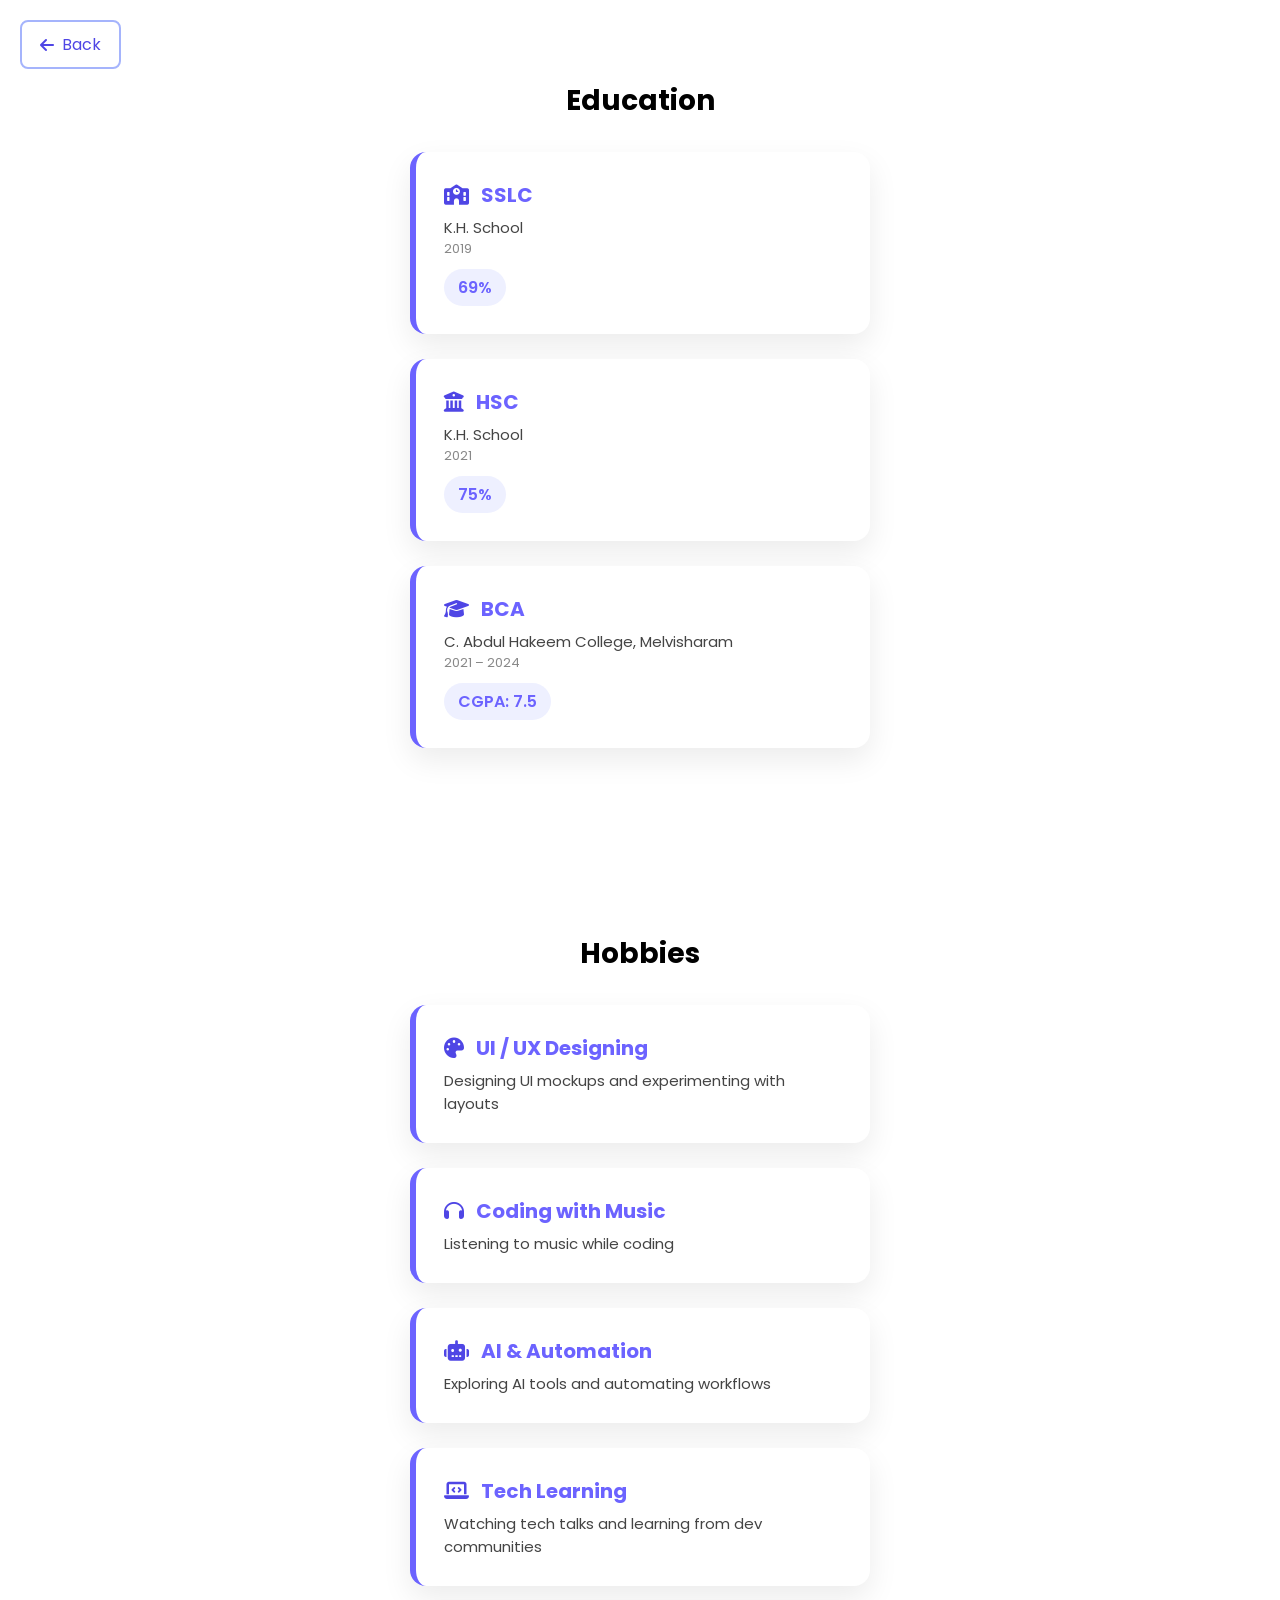
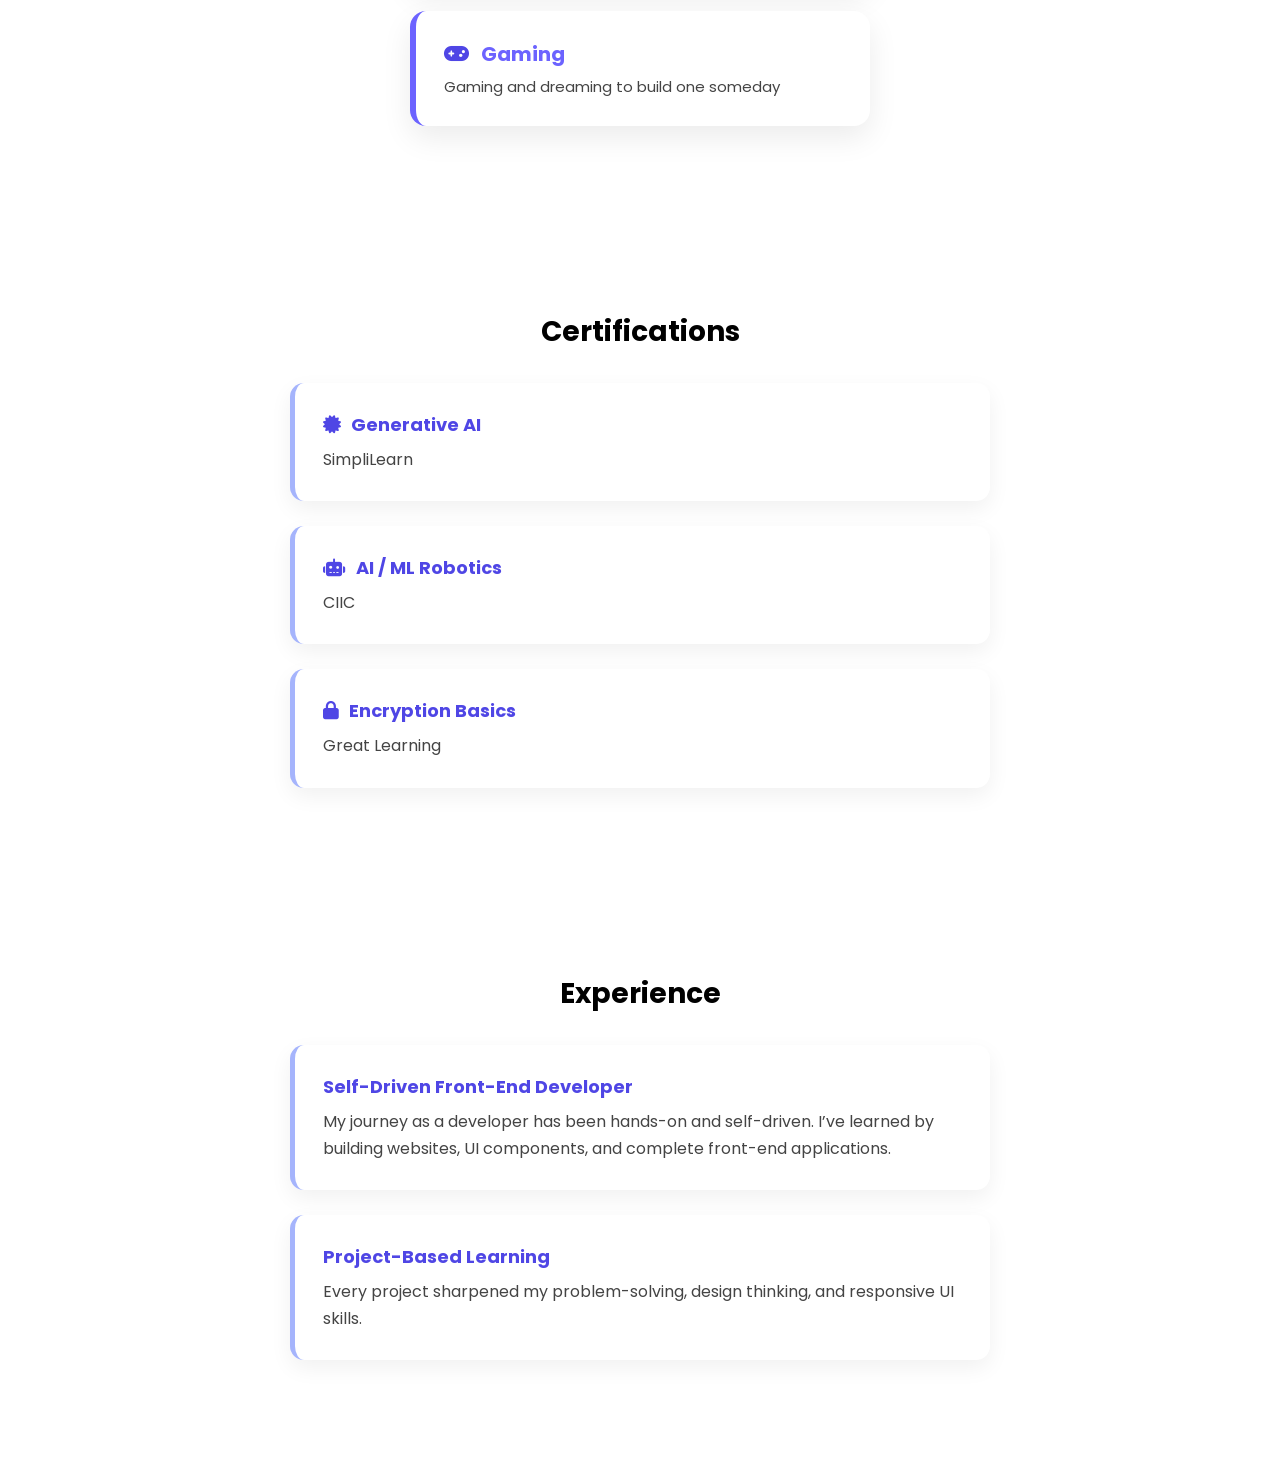
==== education.html @ 4a5874c0 "Add files via upload" ====
<!DOCTYPE html>
<html lang="en">
<head>
  <meta charset="UTF-8">
  <title>Education | Mahmood Waquas</title>

  <!-- Main CSS -->
  <link rel="stylesheet" href="education.css">

  <!-- Font Awesome -->
  <link rel="stylesheet" href="https://cdnjs.cloudflare.com/ajax/libs/font-awesome/6.5.0/css/all.min.css">

  <!-- Google Font -->
  <link href="https://fonts.googleapis.com/css2?family=Poppins:wght@400;500;600&display=swap" rel="stylesheet">
</head>

<body>

<!-- BACK BUTTON -->
<a href="index.html" class="back-btn">
  <i class="fa-solid fa-arrow-left"></i> Back
</a>

<!-- EDUCATION -->
<section class="classic-section">
  <h2 class="section-title">Education</h2>

  <div class="education-card">
    <h3><i class="fa-solid fa-school"></i> SSLC</h3>
    <p class="edu-school">K.H. School</p>
    <p class="edu-year">2019</p>
    <span class="edu-score">69%</span>
  </div>

  <div class="education-card">
    <h3><i class="fa-solid fa-building-columns"></i> HSC</h3>
    <p class="edu-school">K.H. School</p>
    <p class="edu-year">2021</p>
    <span class="edu-score">75%</span>
  </div>

  <div class="education-card">
    <h3><i class="fa-solid fa-graduation-cap"></i> BCA</h3>
    <p class="edu-school">C. Abdul Hakeem College, Melvisharam</p>
    <p class="edu-year">2021 – 2024</p>
    <p class="edu-score">CGPA: 7.5</p>  </div>
</section>

<!-- HOBBIES -->
<section class="classic-section">
  <h2 class="section-title">Hobbies</h2>

  <div class="education-card">
    <h3><i class="fa-solid fa-palette"></i> UI / UX Designing</h3>
    <p class="edu-school">Designing UI mockups and experimenting with layouts</p>
  </div>

  <div class="education-card">
    <h3><i class="fa-solid fa-headphones"></i> Coding with Music</h3>
    <p class="edu-school">Listening to music while coding</p>
  </div>

  <div class="education-card">
    <h3><i class="fa-solid fa-robot"></i> AI & Automation</h3>
    <p class="edu-school">Exploring AI tools and automating workflows</p>
  </div>

  <div class="education-card">
    <h3><i class="fa-solid fa-laptop-code"></i> Tech Learning</h3>
    <p class="edu-school">Watching tech talks and learning from dev communities</p>
  </div>

  <div class="education-card">
    <h3><i class="fa-solid fa-gamepad"></i> Gaming</h3>
    <p class="edu-school">Gaming and dreaming to build one someday</p>
  </div>
</section>

<!-- CERTIFICATIONS -->
<section class="classic-section">
  <h2 class="section-title">Certifications</h2>

  <div class="experience-box cert-box">
    <h3><i class="fa-solid fa-certificate"></i> Generative AI</h3>
    <p>SimpliLearn</p>
  </div>

  <div class="experience-box cert-box">
    <h3><i class="fa-solid fa-robot"></i> AI / ML Robotics</h3>
    <p>CIIC</p>
  </div>

  <div class="experience-box cert-box">
    <h3><i class="fa-solid fa-lock"></i> Encryption Basics</h3>
    <p>Great Learning</p>
  </div>
</section>

<!-- EXPERIENCE -->
<section class="classic-section">
  <h2 class="section-title">Experience</h2>

  <div class="experience-box">
    <h3>Self-Driven Front-End Developer</h3>
    <p>
      My journey as a developer has been hands-on and self-driven.
      I’ve learned by building websites, UI components, and complete
      front-end applications.
    </p>
  </div>

  <div class="experience-box">
    <h3>Project-Based Learning</h3>
    <p>
      Every project sharpened my problem-solving, design thinking,
      and responsive UI skills.
    </p>
  </div>
</section>

</body>
</html>
---- education.css ----
* {
  margin: 0;
  padding: 0;
  box-sizing: border-box;
  font-family: "Poppins", sans-serif;
}

/* SECTION */
.classic-section {
  padding: 80px 20px;
  max-width: 900px;
  margin: auto;
}

/* TITLE */
.section-title {
  text-align: center;
  font-size: 28px;
  margin-bottom: 30px;
  color: #000;
}

/* EDUCATION + HOBBY CARD */
.education-card {
  background: #fff;
  padding: 28px;
  margin: 25px auto;
  max-width: 460px;
  border-radius: 16px;
  border-left: 6px solid #6c63ff;
  box-shadow: 0 12px 30px rgba(0,0,0,0.08);
  transition: 0.35s ease;
}

.education-card:hover {
  transform: translateY(-8px);
  box-shadow: 0 18px 40px rgba(108,99,255,0.25);
}

.education-card h3 {
  color: #6c63ff;
  font-size: 20px;
}

.education-card h3 i {
  margin-right: 8px;
  color: #4f46e5;
}

/* TEXT */
.edu-school {
  font-size: 15px;
  color: #444;
  margin-top: 6px;
}

.edu-year {
  font-size: 13px;
  color: #888;
}

.edu-score {
  display: inline-block;
  margin-top: 10px;
  padding: 6px 14px;
  background: #eef0ff;
  color: #6c63ff;
  border-radius: 20px;
  font-weight: 600;
}

/* EXPERIENCE + CERT BOX */
.experience-box {
  max-width: 700px;
  margin: 25px auto;
  padding: 28px;
  background: #fff;
  border-radius: 14px;
  border-left: 5px solid #a5b4fc;
  box-shadow: 0 8px 22px rgba(0,0,0,0.06);
}

.experience-box h3 {
  color: #4f46e5;
  font-size: 18px;
  margin-bottom: 8px;
}

.experience-box p {
  color: #444;
  line-height: 1.7;
}

/* CERT ICON ALIGN */
.cert-box h3 {
  display: flex;
  align-items: center;
  gap: 10px;
}

/* BACK BUTTON */
.back-btn {
  position: fixed;
  top: 20px;
  left: 20px;
  padding: 10px 18px;
  background: #fff;
  border: 2px solid #a5b4fc;
  color: #4f46e5;
  border-radius: 8px;
  text-decoration: none;
  display: flex;
  gap: 8px;
  align-items: center;
  z-index: 1000;
}

.back-btn:hover {
  background: #eef2ff;
}
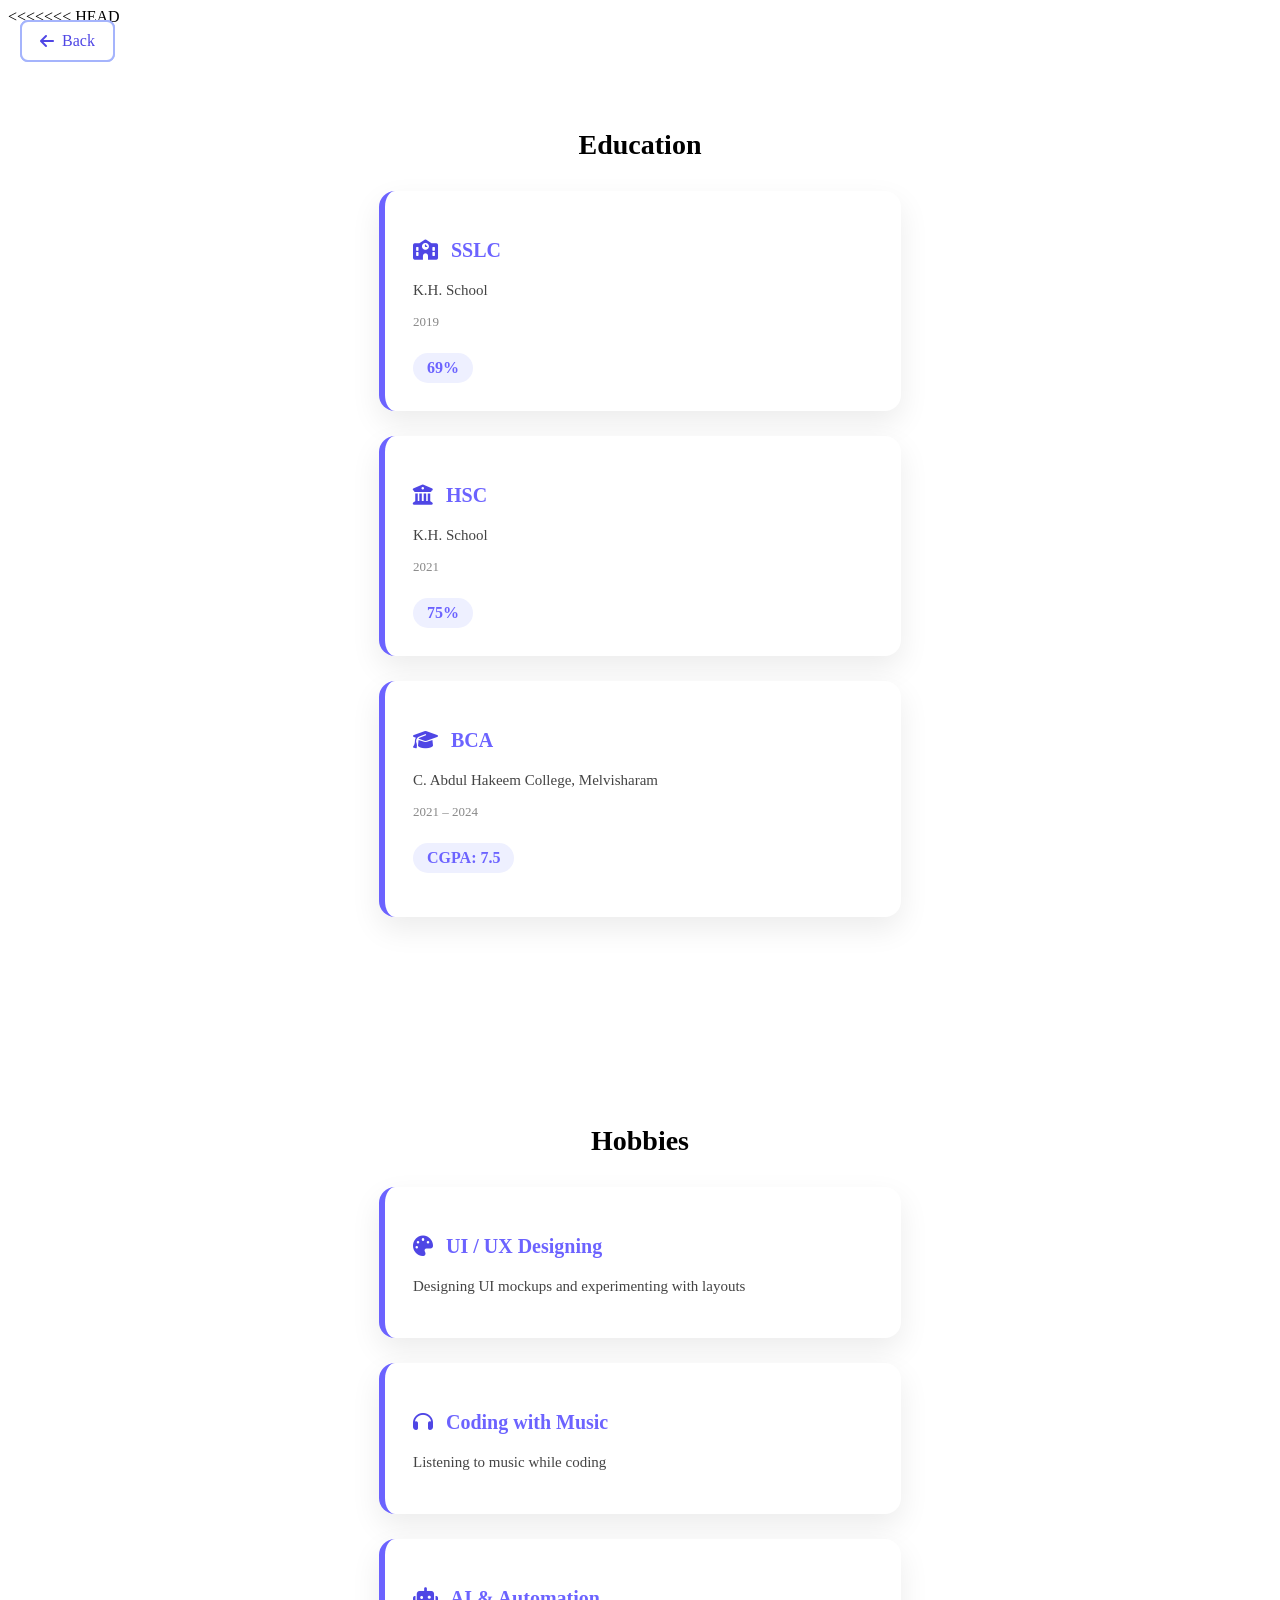
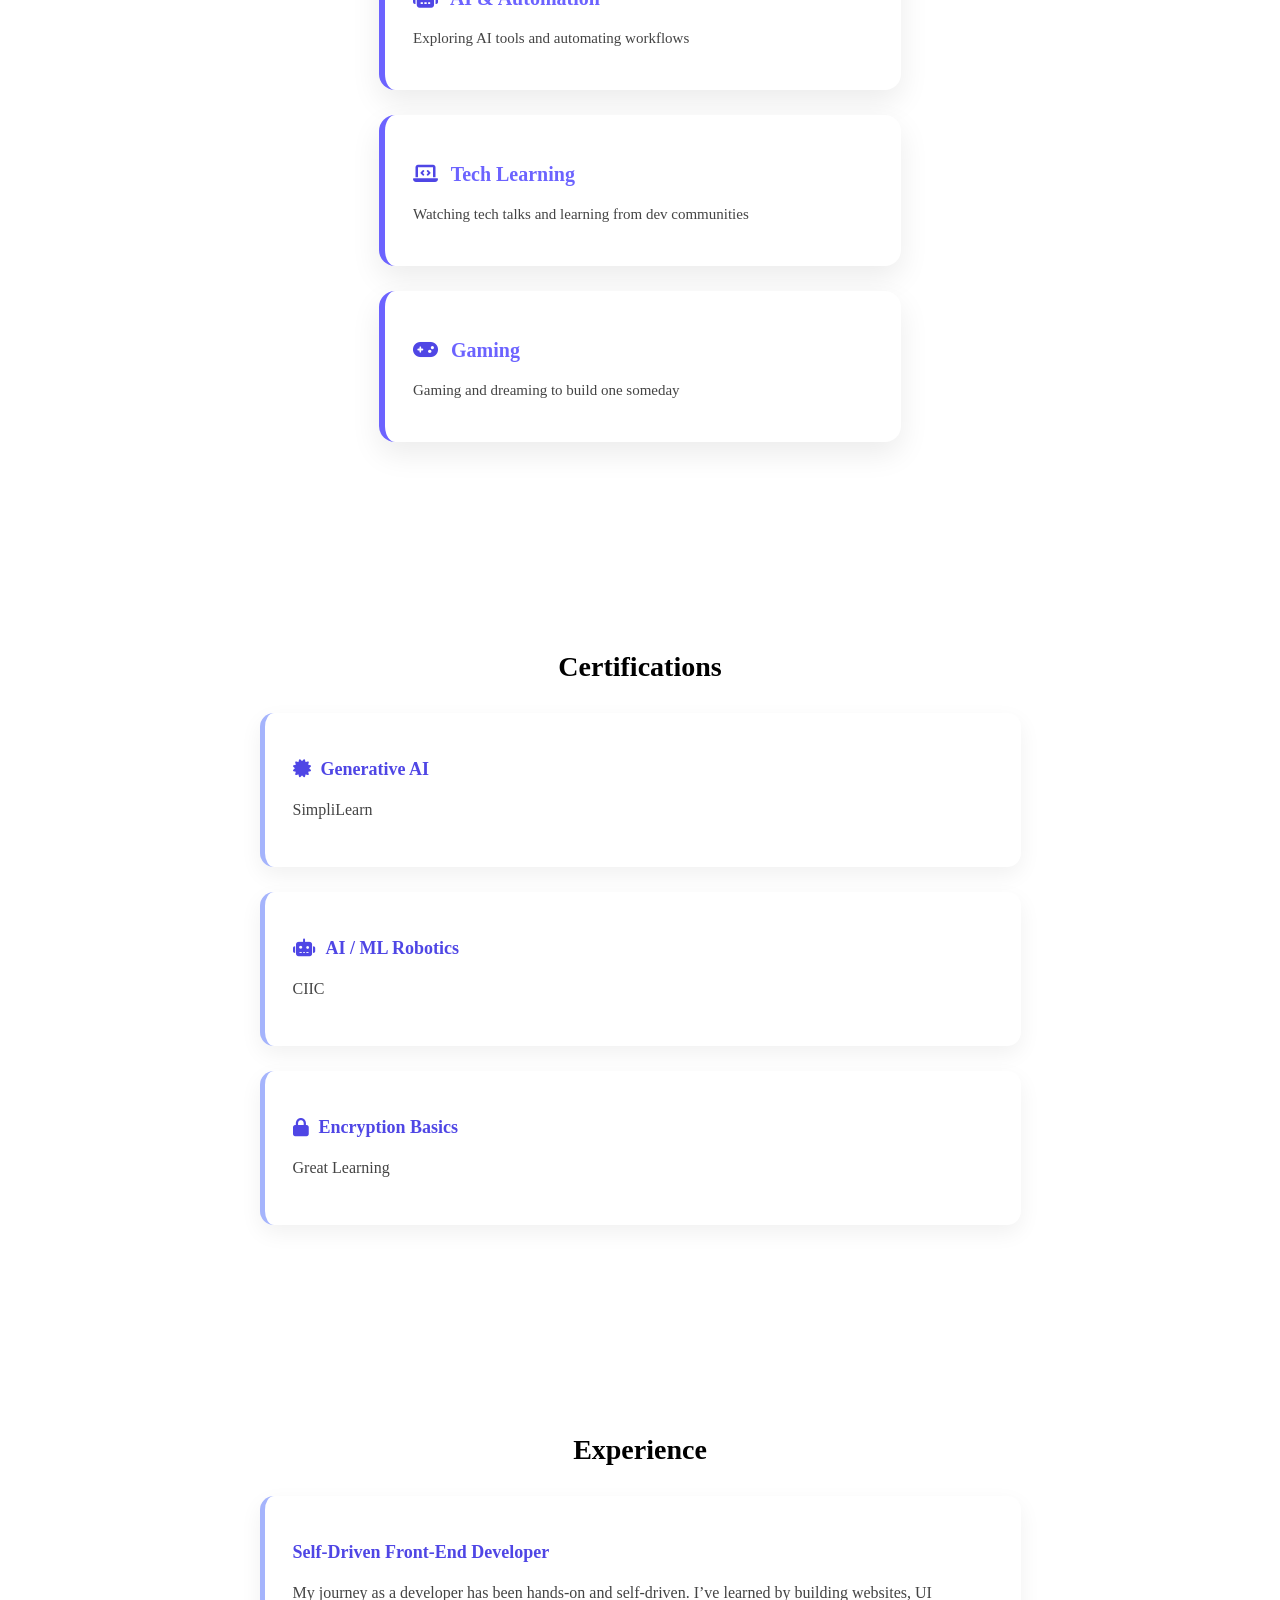
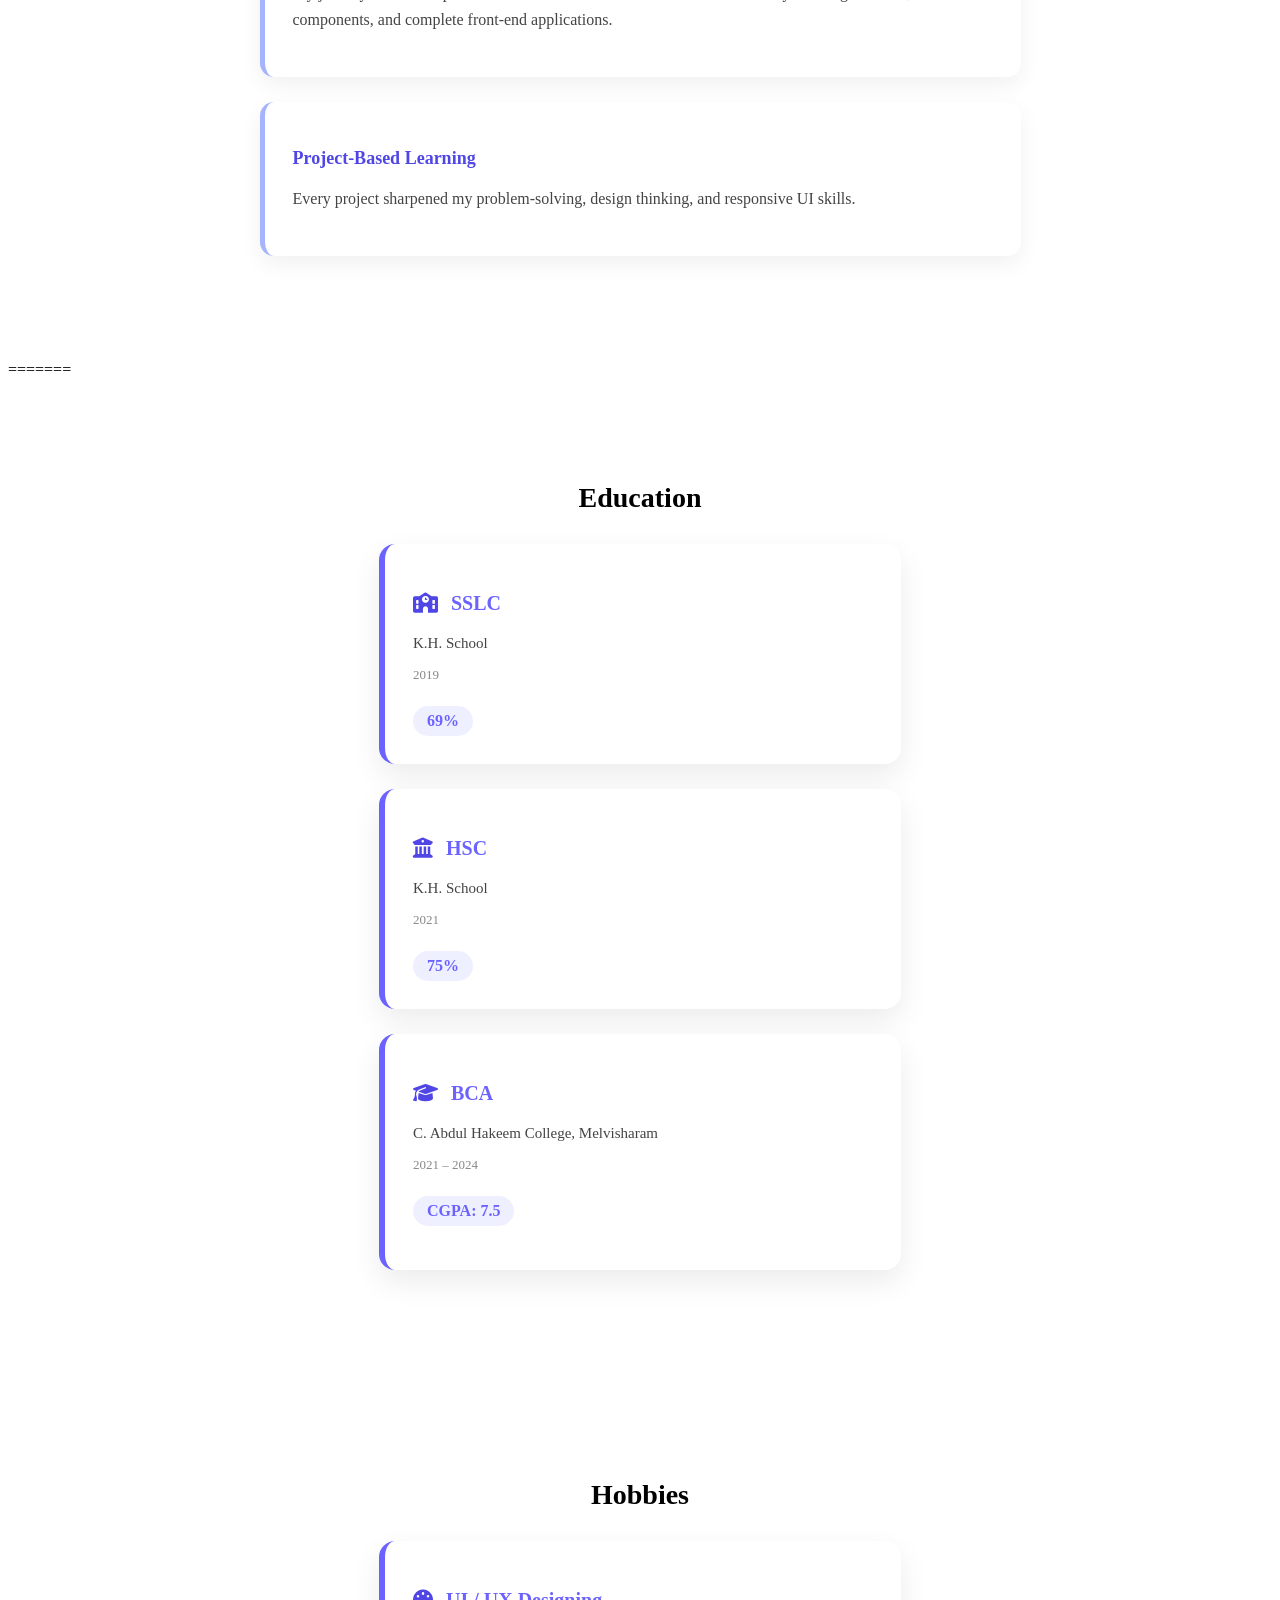
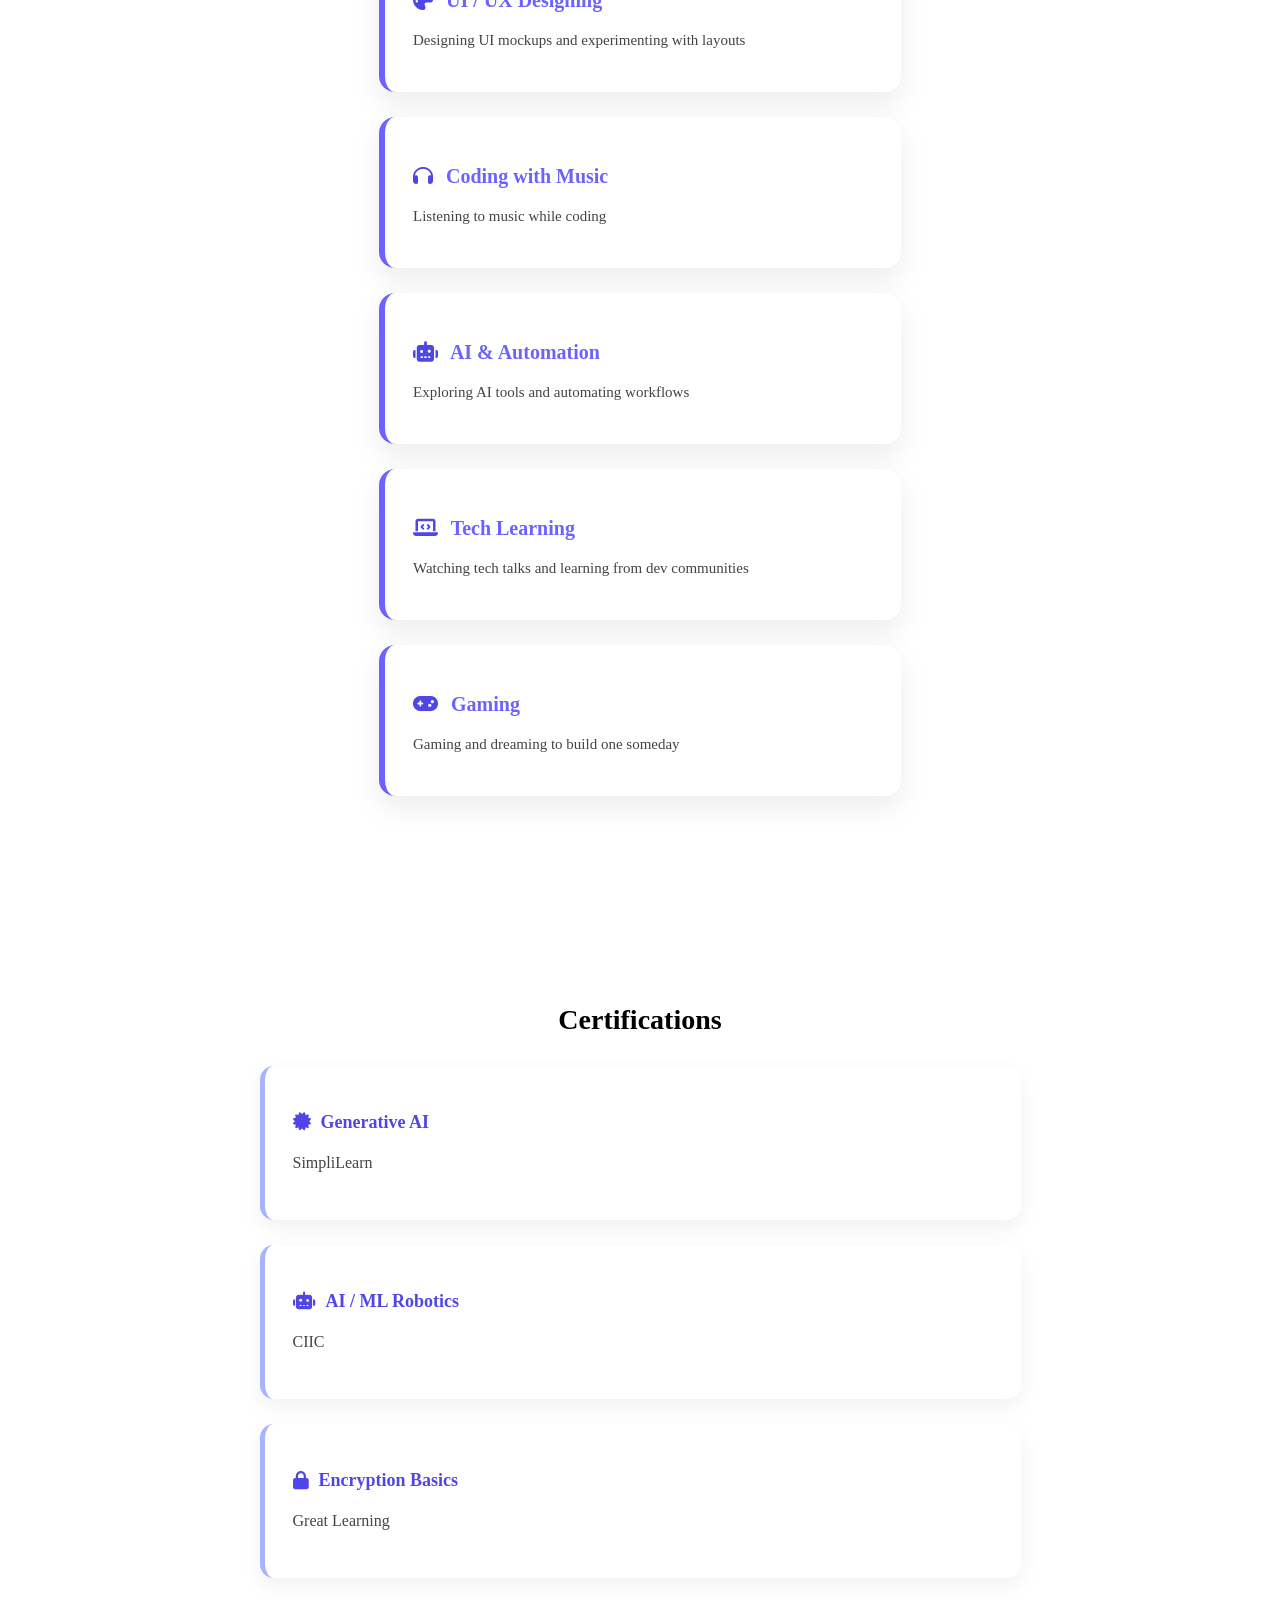
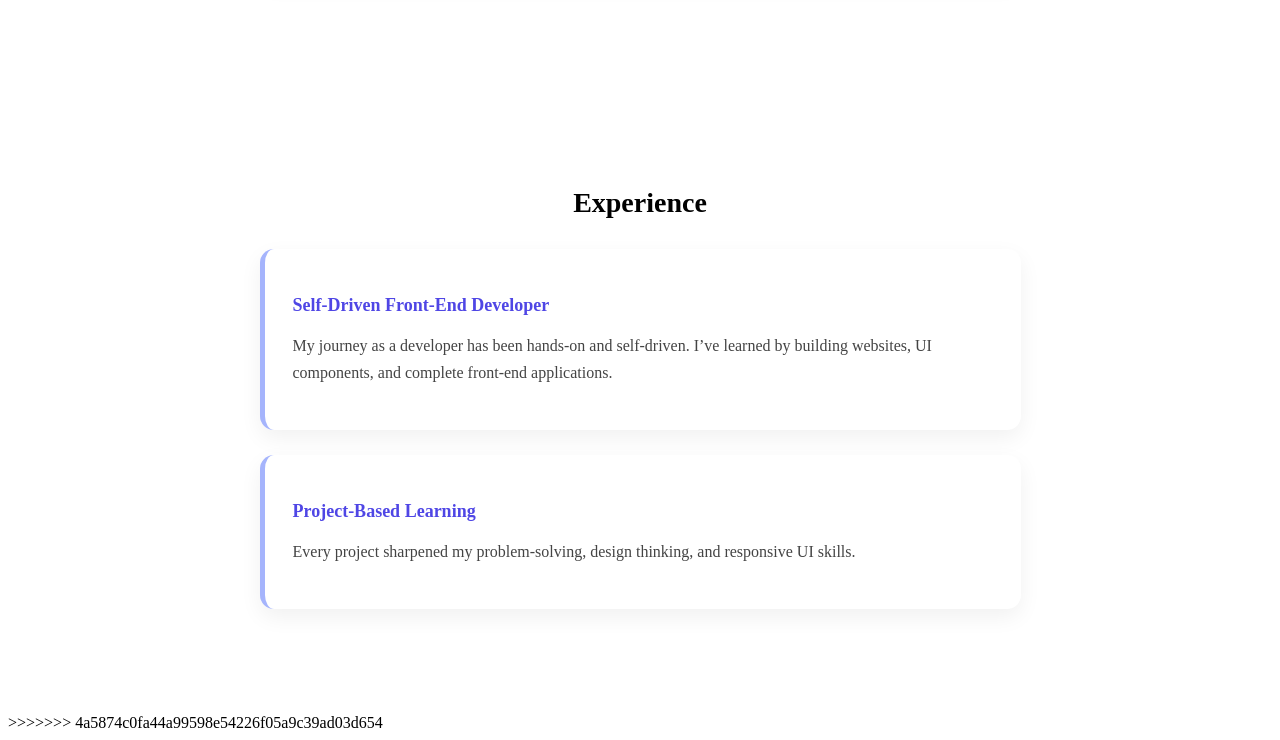
==== commit 7e27524c: "Merge remote and local" ====
--- a/education.html
+++ b/education.html
@@ -1,122 +1,247 @@
-<!DOCTYPE html>
-<html lang="en">
-<head>
-  <meta charset="UTF-8">
-  <title>Education | Mahmood Waquas</title>
-
-  <!-- Main CSS -->
-  <link rel="stylesheet" href="education.css">
-
-  <!-- Font Awesome -->
-  <link rel="stylesheet" href="https://cdnjs.cloudflare.com/ajax/libs/font-awesome/6.5.0/css/all.min.css">
-
-  <!-- Google Font -->
-  <link href="https://fonts.googleapis.com/css2?family=Poppins:wght@400;500;600&display=swap" rel="stylesheet">
-</head>
-
-<body>
-
-<!-- BACK BUTTON -->
-<a href="index.html" class="back-btn">
-  <i class="fa-solid fa-arrow-left"></i> Back
-</a>
-
-<!-- EDUCATION -->
-<section class="classic-section">
-  <h2 class="section-title">Education</h2>
-
-  <div class="education-card">
-    <h3><i class="fa-solid fa-school"></i> SSLC</h3>
-    <p class="edu-school">K.H. School</p>
-    <p class="edu-year">2019</p>
-    <span class="edu-score">69%</span>
-  </div>
-
-  <div class="education-card">
-    <h3><i class="fa-solid fa-building-columns"></i> HSC</h3>
-    <p class="edu-school">K.H. School</p>
-    <p class="edu-year">2021</p>
-    <span class="edu-score">75%</span>
-  </div>
-
-  <div class="education-card">
-    <h3><i class="fa-solid fa-graduation-cap"></i> BCA</h3>
-    <p class="edu-school">C. Abdul Hakeem College, Melvisharam</p>
-    <p class="edu-year">2021 – 2024</p>
-    <p class="edu-score">CGPA: 7.5</p>  </div>
-</section>
-
-<!-- HOBBIES -->
-<section class="classic-section">
-  <h2 class="section-title">Hobbies</h2>
-
-  <div class="education-card">
-    <h3><i class="fa-solid fa-palette"></i> UI / UX Designing</h3>
-    <p class="edu-school">Designing UI mockups and experimenting with layouts</p>
-  </div>
-
-  <div class="education-card">
-    <h3><i class="fa-solid fa-headphones"></i> Coding with Music</h3>
-    <p class="edu-school">Listening to music while coding</p>
-  </div>
-
-  <div class="education-card">
-    <h3><i class="fa-solid fa-robot"></i> AI & Automation</h3>
-    <p class="edu-school">Exploring AI tools and automating workflows</p>
-  </div>
-
-  <div class="education-card">
-    <h3><i class="fa-solid fa-laptop-code"></i> Tech Learning</h3>
-    <p class="edu-school">Watching tech talks and learning from dev communities</p>
-  </div>
-
-  <div class="education-card">
-    <h3><i class="fa-solid fa-gamepad"></i> Gaming</h3>
-    <p class="edu-school">Gaming and dreaming to build one someday</p>
-  </div>
-</section>
-
-<!-- CERTIFICATIONS -->
-<section class="classic-section">
-  <h2 class="section-title">Certifications</h2>
-
-  <div class="experience-box cert-box">
-    <h3><i class="fa-solid fa-certificate"></i> Generative AI</h3>
-    <p>SimpliLearn</p>
-  </div>
-
-  <div class="experience-box cert-box">
-    <h3><i class="fa-solid fa-robot"></i> AI / ML Robotics</h3>
-    <p>CIIC</p>
-  </div>
-
-  <div class="experience-box cert-box">
-    <h3><i class="fa-solid fa-lock"></i> Encryption Basics</h3>
-    <p>Great Learning</p>
-  </div>
-</section>
-
-<!-- EXPERIENCE -->
-<section class="classic-section">
-  <h2 class="section-title">Experience</h2>
-
-  <div class="experience-box">
-    <h3>Self-Driven Front-End Developer</h3>
-    <p>
-      My journey as a developer has been hands-on and self-driven.
-      I’ve learned by building websites, UI components, and complete
-      front-end applications.
-    </p>
-  </div>
-
-  <div class="experience-box">
-    <h3>Project-Based Learning</h3>
-    <p>
-      Every project sharpened my problem-solving, design thinking,
-      and responsive UI skills.
-    </p>
-  </div>
-</section>
-
-</body>
-</html>
+<<<<<<< HEAD
+<!DOCTYPE html>
+<html lang="en">
+<head>
+  <meta charset="UTF-8">
+  <title>Education | Mahmood Waquas</title>
+
+  <!-- Main CSS -->
+  <link rel="stylesheet" href="education.css">
+
+  <!-- Font Awesome -->
+  <link rel="stylesheet" href="https://cdnjs.cloudflare.com/ajax/libs/font-awesome/6.5.0/css/all.min.css">
+
+  <!-- Google Font -->
+  <link href="https://fonts.googleapis.com/css2?family=Poppins:wght@400;500;600&display=swap" rel="stylesheet">
+</head>
+
+<body>
+
+<!-- BACK BUTTON -->
+<a href="index.html" class="back-btn">
+  <i class="fa-solid fa-arrow-left"></i> Back
+</a>
+
+<!-- EDUCATION -->
+<section class="classic-section">
+  <h2 class="section-title">Education</h2>
+
+  <div class="education-card">
+    <h3><i class="fa-solid fa-school"></i> SSLC</h3>
+    <p class="edu-school">K.H. School</p>
+    <p class="edu-year">2019</p>
+    <span class="edu-score">69%</span>
+  </div>
+
+  <div class="education-card">
+    <h3><i class="fa-solid fa-building-columns"></i> HSC</h3>
+    <p class="edu-school">K.H. School</p>
+    <p class="edu-year">2021</p>
+    <span class="edu-score">75%</span>
+  </div>
+
+  <div class="education-card">
+    <h3><i class="fa-solid fa-graduation-cap"></i> BCA</h3>
+    <p class="edu-school">C. Abdul Hakeem College, Melvisharam</p>
+    <p class="edu-year">2021 – 2024</p>
+    <p class="edu-score">CGPA: 7.5</p>  </div>
+</section>
+
+<!-- HOBBIES -->
+<section class="classic-section">
+  <h2 class="section-title">Hobbies</h2>
+
+  <div class="education-card">
+    <h3><i class="fa-solid fa-palette"></i> UI / UX Designing</h3>
+    <p class="edu-school">Designing UI mockups and experimenting with layouts</p>
+  </div>
+
+  <div class="education-card">
+    <h3><i class="fa-solid fa-headphones"></i> Coding with Music</h3>
+    <p class="edu-school">Listening to music while coding</p>
+  </div>
+
+  <div class="education-card">
+    <h3><i class="fa-solid fa-robot"></i> AI & Automation</h3>
+    <p class="edu-school">Exploring AI tools and automating workflows</p>
+  </div>
+
+  <div class="education-card">
+    <h3><i class="fa-solid fa-laptop-code"></i> Tech Learning</h3>
+    <p class="edu-school">Watching tech talks and learning from dev communities</p>
+  </div>
+
+  <div class="education-card">
+    <h3><i class="fa-solid fa-gamepad"></i> Gaming</h3>
+    <p class="edu-school">Gaming and dreaming to build one someday</p>
+  </div>
+</section>
+
+<!-- CERTIFICATIONS -->
+<section class="classic-section">
+  <h2 class="section-title">Certifications</h2>
+
+  <div class="experience-box cert-box">
+    <h3><i class="fa-solid fa-certificate"></i> Generative AI</h3>
+    <p>SimpliLearn</p>
+  </div>
+
+  <div class="experience-box cert-box">
+    <h3><i class="fa-solid fa-robot"></i> AI / ML Robotics</h3>
+    <p>CIIC</p>
+  </div>
+
+  <div class="experience-box cert-box">
+    <h3><i class="fa-solid fa-lock"></i> Encryption Basics</h3>
+    <p>Great Learning</p>
+  </div>
+</section>
+
+<!-- EXPERIENCE -->
+<section class="classic-section">
+  <h2 class="section-title">Experience</h2>
+
+  <div class="experience-box">
+    <h3>Self-Driven Front-End Developer</h3>
+    <p>
+      My journey as a developer has been hands-on and self-driven.
+      I’ve learned by building websites, UI components, and complete
+      front-end applications.
+    </p>
+  </div>
+
+  <div class="experience-box">
+    <h3>Project-Based Learning</h3>
+    <p>
+      Every project sharpened my problem-solving, design thinking,
+      and responsive UI skills.
+    </p>
+  </div>
+</section>
+
+</body>
+</html>
+=======
+<!DOCTYPE html>
+<html lang="en">
+<head>
+  <meta charset="UTF-8">
+  <title>Education | Mahmood Waquas</title>
+
+  <!-- Main CSS -->
+  <link rel="stylesheet" href="education.css">
+
+  <!-- Font Awesome -->
+  <link rel="stylesheet" href="https://cdnjs.cloudflare.com/ajax/libs/font-awesome/6.5.0/css/all.min.css">
+
+  <!-- Google Font -->
+  <link href="https://fonts.googleapis.com/css2?family=Poppins:wght@400;500;600&display=swap" rel="stylesheet">
+</head>
+
+<body>
+
+<!-- BACK BUTTON -->
+<a href="index.html" class="back-btn">
+  <i class="fa-solid fa-arrow-left"></i> Back
+</a>
+
+<!-- EDUCATION -->
+<section class="classic-section">
+  <h2 class="section-title">Education</h2>
+
+  <div class="education-card">
+    <h3><i class="fa-solid fa-school"></i> SSLC</h3>
+    <p class="edu-school">K.H. School</p>
+    <p class="edu-year">2019</p>
+    <span class="edu-score">69%</span>
+  </div>
+
+  <div class="education-card">
+    <h3><i class="fa-solid fa-building-columns"></i> HSC</h3>
+    <p class="edu-school">K.H. School</p>
+    <p class="edu-year">2021</p>
+    <span class="edu-score">75%</span>
+  </div>
+
+  <div class="education-card">
+    <h3><i class="fa-solid fa-graduation-cap"></i> BCA</h3>
+    <p class="edu-school">C. Abdul Hakeem College, Melvisharam</p>
+    <p class="edu-year">2021 – 2024</p>
+    <p class="edu-score">CGPA: 7.5</p>  </div>
+</section>
+
+<!-- HOBBIES -->
+<section class="classic-section">
+  <h2 class="section-title">Hobbies</h2>
+
+  <div class="education-card">
+    <h3><i class="fa-solid fa-palette"></i> UI / UX Designing</h3>
+    <p class="edu-school">Designing UI mockups and experimenting with layouts</p>
+  </div>
+
+  <div class="education-card">
+    <h3><i class="fa-solid fa-headphones"></i> Coding with Music</h3>
+    <p class="edu-school">Listening to music while coding</p>
+  </div>
+
+  <div class="education-card">
+    <h3><i class="fa-solid fa-robot"></i> AI & Automation</h3>
+    <p class="edu-school">Exploring AI tools and automating workflows</p>
+  </div>
+
+  <div class="education-card">
+    <h3><i class="fa-solid fa-laptop-code"></i> Tech Learning</h3>
+    <p class="edu-school">Watching tech talks and learning from dev communities</p>
+  </div>
+
+  <div class="education-card">
+    <h3><i class="fa-solid fa-gamepad"></i> Gaming</h3>
+    <p class="edu-school">Gaming and dreaming to build one someday</p>
+  </div>
+</section>
+
+<!-- CERTIFICATIONS -->
+<section class="classic-section">
+  <h2 class="section-title">Certifications</h2>
+
+  <div class="experience-box cert-box">
+    <h3><i class="fa-solid fa-certificate"></i> Generative AI</h3>
+    <p>SimpliLearn</p>
+  </div>
+
+  <div class="experience-box cert-box">
+    <h3><i class="fa-solid fa-robot"></i> AI / ML Robotics</h3>
+    <p>CIIC</p>
+  </div>
+
+  <div class="experience-box cert-box">
+    <h3><i class="fa-solid fa-lock"></i> Encryption Basics</h3>
+    <p>Great Learning</p>
+  </div>
+</section>
+
+<!-- EXPERIENCE -->
+<section class="classic-section">
+  <h2 class="section-title">Experience</h2>
+
+  <div class="experience-box">
+    <h3>Self-Driven Front-End Developer</h3>
+    <p>
+      My journey as a developer has been hands-on and self-driven.
+      I’ve learned by building websites, UI components, and complete
+      front-end applications.
+    </p>
+  </div>
+
+  <div class="experience-box">
+    <h3>Project-Based Learning</h3>
+    <p>
+      Every project sharpened my problem-solving, design thinking,
+      and responsive UI skills.
+    </p>
+  </div>
+</section>
+
+</body>
+</html>
+>>>>>>> 4a5874c0fa44a99598e54226f05a9c39ad03d654
--- a/education.css
+++ b/education.css
@@ -1,120 +1,243 @@
-* {
-  margin: 0;
-  padding: 0;
-  box-sizing: border-box;
-  font-family: "Poppins", sans-serif;
-}
-
-/* SECTION */
-.classic-section {
-  padding: 80px 20px;
-  max-width: 900px;
-  margin: auto;
-}
-
-/* TITLE */
-.section-title {
-  text-align: center;
-  font-size: 28px;
-  margin-bottom: 30px;
-  color: #000;
-}
-
-/* EDUCATION + HOBBY CARD */
-.education-card {
-  background: #fff;
-  padding: 28px;
-  margin: 25px auto;
-  max-width: 460px;
-  border-radius: 16px;
-  border-left: 6px solid #6c63ff;
-  box-shadow: 0 12px 30px rgba(0,0,0,0.08);
-  transition: 0.35s ease;
-}
-
-.education-card:hover {
-  transform: translateY(-8px);
-  box-shadow: 0 18px 40px rgba(108,99,255,0.25);
-}
-
-.education-card h3 {
-  color: #6c63ff;
-  font-size: 20px;
-}
-
-.education-card h3 i {
-  margin-right: 8px;
-  color: #4f46e5;
-}
-
-/* TEXT */
-.edu-school {
-  font-size: 15px;
-  color: #444;
-  margin-top: 6px;
-}
-
-.edu-year {
-  font-size: 13px;
-  color: #888;
-}
-
-.edu-score {
-  display: inline-block;
-  margin-top: 10px;
-  padding: 6px 14px;
-  background: #eef0ff;
-  color: #6c63ff;
-  border-radius: 20px;
-  font-weight: 600;
-}
-
-/* EXPERIENCE + CERT BOX */
-.experience-box {
-  max-width: 700px;
-  margin: 25px auto;
-  padding: 28px;
-  background: #fff;
-  border-radius: 14px;
-  border-left: 5px solid #a5b4fc;
-  box-shadow: 0 8px 22px rgba(0,0,0,0.06);
-}
-
-.experience-box h3 {
-  color: #4f46e5;
-  font-size: 18px;
-  margin-bottom: 8px;
-}
-
-.experience-box p {
-  color: #444;
-  line-height: 1.7;
-}
-
-/* CERT ICON ALIGN */
-.cert-box h3 {
-  display: flex;
-  align-items: center;
-  gap: 10px;
-}
-
-/* BACK BUTTON */
-.back-btn {
-  position: fixed;
-  top: 20px;
-  left: 20px;
-  padding: 10px 18px;
-  background: #fff;
-  border: 2px solid #a5b4fc;
-  color: #4f46e5;
-  border-radius: 8px;
-  text-decoration: none;
-  display: flex;
-  gap: 8px;
-  align-items: center;
-  z-index: 1000;
-}
-
-.back-btn:hover {
-  background: #eef2ff;
-}
+<<<<<<< HEAD
+* {
+  margin: 0;
+  padding: 0;
+  box-sizing: border-box;
+  font-family: "Poppins", sans-serif;
+}
+
+/* SECTION */
+.classic-section {
+  padding: 80px 20px;
+  max-width: 900px;
+  margin: auto;
+}
+
+/* TITLE */
+.section-title {
+  text-align: center;
+  font-size: 28px;
+  margin-bottom: 30px;
+  color: #000;
+}
+
+/* EDUCATION + HOBBY CARD */
+.education-card {
+  background: #fff;
+  padding: 28px;
+  margin: 25px auto;
+  max-width: 460px;
+  border-radius: 16px;
+  border-left: 6px solid #6c63ff;
+  box-shadow: 0 12px 30px rgba(0,0,0,0.08);
+  transition: 0.35s ease;
+}
+
+.education-card:hover {
+  transform: translateY(-8px);
+  box-shadow: 0 18px 40px rgba(108,99,255,0.25);
+}
+
+.education-card h3 {
+  color: #6c63ff;
+  font-size: 20px;
+}
+
+.education-card h3 i {
+  margin-right: 8px;
+  color: #4f46e5;
+}
+
+/* TEXT */
+.edu-school {
+  font-size: 15px;
+  color: #444;
+  margin-top: 6px;
+}
+
+.edu-year {
+  font-size: 13px;
+  color: #888;
+}
+
+.edu-score {
+  display: inline-block;
+  margin-top: 10px;
+  padding: 6px 14px;
+  background: #eef0ff;
+  color: #6c63ff;
+  border-radius: 20px;
+  font-weight: 600;
+}
+
+/* EXPERIENCE + CERT BOX */
+.experience-box {
+  max-width: 700px;
+  margin: 25px auto;
+  padding: 28px;
+  background: #fff;
+  border-radius: 14px;
+  border-left: 5px solid #a5b4fc;
+  box-shadow: 0 8px 22px rgba(0,0,0,0.06);
+}
+
+.experience-box h3 {
+  color: #4f46e5;
+  font-size: 18px;
+  margin-bottom: 8px;
+}
+
+.experience-box p {
+  color: #444;
+  line-height: 1.7;
+}
+
+/* CERT ICON ALIGN */
+.cert-box h3 {
+  display: flex;
+  align-items: center;
+  gap: 10px;
+}
+
+/* BACK BUTTON */
+.back-btn {
+  position: fixed;
+  top: 20px;
+  left: 20px;
+  padding: 10px 18px;
+  background: #fff;
+  border: 2px solid #a5b4fc;
+  color: #4f46e5;
+  border-radius: 8px;
+  text-decoration: none;
+  display: flex;
+  gap: 8px;
+  align-items: center;
+  z-index: 1000;
+}
+
+.back-btn:hover {
+  background: #eef2ff;
+}
+=======
+* {
+  margin: 0;
+  padding: 0;
+  box-sizing: border-box;
+  font-family: "Poppins", sans-serif;
+}
+
+/* SECTION */
+.classic-section {
+  padding: 80px 20px;
+  max-width: 900px;
+  margin: auto;
+}
+
+/* TITLE */
+.section-title {
+  text-align: center;
+  font-size: 28px;
+  margin-bottom: 30px;
+  color: #000;
+}
+
+/* EDUCATION + HOBBY CARD */
+.education-card {
+  background: #fff;
+  padding: 28px;
+  margin: 25px auto;
+  max-width: 460px;
+  border-radius: 16px;
+  border-left: 6px solid #6c63ff;
+  box-shadow: 0 12px 30px rgba(0,0,0,0.08);
+  transition: 0.35s ease;
+}
+
+.education-card:hover {
+  transform: translateY(-8px);
+  box-shadow: 0 18px 40px rgba(108,99,255,0.25);
+}
+
+.education-card h3 {
+  color: #6c63ff;
+  font-size: 20px;
+}
+
+.education-card h3 i {
+  margin-right: 8px;
+  color: #4f46e5;
+}
+
+/* TEXT */
+.edu-school {
+  font-size: 15px;
+  color: #444;
+  margin-top: 6px;
+}
+
+.edu-year {
+  font-size: 13px;
+  color: #888;
+}
+
+.edu-score {
+  display: inline-block;
+  margin-top: 10px;
+  padding: 6px 14px;
+  background: #eef0ff;
+  color: #6c63ff;
+  border-radius: 20px;
+  font-weight: 600;
+}
+
+/* EXPERIENCE + CERT BOX */
+.experience-box {
+  max-width: 700px;
+  margin: 25px auto;
+  padding: 28px;
+  background: #fff;
+  border-radius: 14px;
+  border-left: 5px solid #a5b4fc;
+  box-shadow: 0 8px 22px rgba(0,0,0,0.06);
+}
+
+.experience-box h3 {
+  color: #4f46e5;
+  font-size: 18px;
+  margin-bottom: 8px;
+}
+
+.experience-box p {
+  color: #444;
+  line-height: 1.7;
+}
+
+/* CERT ICON ALIGN */
+.cert-box h3 {
+  display: flex;
+  align-items: center;
+  gap: 10px;
+}
+
+/* BACK BUTTON */
+.back-btn {
+  position: fixed;
+  top: 20px;
+  left: 20px;
+  padding: 10px 18px;
+  background: #fff;
+  border: 2px solid #a5b4fc;
+  color: #4f46e5;
+  border-radius: 8px;
+  text-decoration: none;
+  display: flex;
+  gap: 8px;
+  align-items: center;
+  z-index: 1000;
+}
+
+.back-btn:hover {
+  background: #eef2ff;
+}
+>>>>>>> 4a5874c0fa44a99598e54226f05a9c39ad03d654
--- a/education.css
+++ b/education.css
@@ -1,120 +1,243 @@
-* {
-  margin: 0;
-  padding: 0;
-  box-sizing: border-box;
-  font-family: "Poppins", sans-serif;
-}
-
-/* SECTION */
-.classic-section {
-  padding: 80px 20px;
-  max-width: 900px;
-  margin: auto;
-}
-
-/* TITLE */
-.section-title {
-  text-align: center;
-  font-size: 28px;
-  margin-bottom: 30px;
-  color: #000;
-}
-
-/* EDUCATION + HOBBY CARD */
-.education-card {
-  background: #fff;
-  padding: 28px;
-  margin: 25px auto;
-  max-width: 460px;
-  border-radius: 16px;
-  border-left: 6px solid #6c63ff;
-  box-shadow: 0 12px 30px rgba(0,0,0,0.08);
-  transition: 0.35s ease;
-}
-
-.education-card:hover {
-  transform: translateY(-8px);
-  box-shadow: 0 18px 40px rgba(108,99,255,0.25);
-}
-
-.education-card h3 {
-  color: #6c63ff;
-  font-size: 20px;
-}
-
-.education-card h3 i {
-  margin-right: 8px;
-  color: #4f46e5;
-}
-
-/* TEXT */
-.edu-school {
-  font-size: 15px;
-  color: #444;
-  margin-top: 6px;
-}
-
-.edu-year {
-  font-size: 13px;
-  color: #888;
-}
-
-.edu-score {
-  display: inline-block;
-  margin-top: 10px;
-  padding: 6px 14px;
-  background: #eef0ff;
-  color: #6c63ff;
-  border-radius: 20px;
-  font-weight: 600;
-}
-
-/* EXPERIENCE + CERT BOX */
-.experience-box {
-  max-width: 700px;
-  margin: 25px auto;
-  padding: 28px;
-  background: #fff;
-  border-radius: 14px;
-  border-left: 5px solid #a5b4fc;
-  box-shadow: 0 8px 22px rgba(0,0,0,0.06);
-}
-
-.experience-box h3 {
-  color: #4f46e5;
-  font-size: 18px;
-  margin-bottom: 8px;
-}
-
-.experience-box p {
-  color: #444;
-  line-height: 1.7;
-}
-
-/* CERT ICON ALIGN */
-.cert-box h3 {
-  display: flex;
-  align-items: center;
-  gap: 10px;
-}
-
-/* BACK BUTTON */
-.back-btn {
-  position: fixed;
-  top: 20px;
-  left: 20px;
-  padding: 10px 18px;
-  background: #fff;
-  border: 2px solid #a5b4fc;
-  color: #4f46e5;
-  border-radius: 8px;
-  text-decoration: none;
-  display: flex;
-  gap: 8px;
-  align-items: center;
-  z-index: 1000;
-}
-
-.back-btn:hover {
-  background: #eef2ff;
-}
+<<<<<<< HEAD
+* {
+  margin: 0;
+  padding: 0;
+  box-sizing: border-box;
+  font-family: "Poppins", sans-serif;
+}
+
+/* SECTION */
+.classic-section {
+  padding: 80px 20px;
+  max-width: 900px;
+  margin: auto;
+}
+
+/* TITLE */
+.section-title {
+  text-align: center;
+  font-size: 28px;
+  margin-bottom: 30px;
+  color: #000;
+}
+
+/* EDUCATION + HOBBY CARD */
+.education-card {
+  background: #fff;
+  padding: 28px;
+  margin: 25px auto;
+  max-width: 460px;
+  border-radius: 16px;
+  border-left: 6px solid #6c63ff;
+  box-shadow: 0 12px 30px rgba(0,0,0,0.08);
+  transition: 0.35s ease;
+}
+
+.education-card:hover {
+  transform: translateY(-8px);
+  box-shadow: 0 18px 40px rgba(108,99,255,0.25);
+}
+
+.education-card h3 {
+  color: #6c63ff;
+  font-size: 20px;
+}
+
+.education-card h3 i {
+  margin-right: 8px;
+  color: #4f46e5;
+}
+
+/* TEXT */
+.edu-school {
+  font-size: 15px;
+  color: #444;
+  margin-top: 6px;
+}
+
+.edu-year {
+  font-size: 13px;
+  color: #888;
+}
+
+.edu-score {
+  display: inline-block;
+  margin-top: 10px;
+  padding: 6px 14px;
+  background: #eef0ff;
+  color: #6c63ff;
+  border-radius: 20px;
+  font-weight: 600;
+}
+
+/* EXPERIENCE + CERT BOX */
+.experience-box {
+  max-width: 700px;
+  margin: 25px auto;
+  padding: 28px;
+  background: #fff;
+  border-radius: 14px;
+  border-left: 5px solid #a5b4fc;
+  box-shadow: 0 8px 22px rgba(0,0,0,0.06);
+}
+
+.experience-box h3 {
+  color: #4f46e5;
+  font-size: 18px;
+  margin-bottom: 8px;
+}
+
+.experience-box p {
+  color: #444;
+  line-height: 1.7;
+}
+
+/* CERT ICON ALIGN */
+.cert-box h3 {
+  display: flex;
+  align-items: center;
+  gap: 10px;
+}
+
+/* BACK BUTTON */
+.back-btn {
+  position: fixed;
+  top: 20px;
+  left: 20px;
+  padding: 10px 18px;
+  background: #fff;
+  border: 2px solid #a5b4fc;
+  color: #4f46e5;
+  border-radius: 8px;
+  text-decoration: none;
+  display: flex;
+  gap: 8px;
+  align-items: center;
+  z-index: 1000;
+}
+
+.back-btn:hover {
+  background: #eef2ff;
+}
+=======
+* {
+  margin: 0;
+  padding: 0;
+  box-sizing: border-box;
+  font-family: "Poppins", sans-serif;
+}
+
+/* SECTION */
+.classic-section {
+  padding: 80px 20px;
+  max-width: 900px;
+  margin: auto;
+}
+
+/* TITLE */
+.section-title {
+  text-align: center;
+  font-size: 28px;
+  margin-bottom: 30px;
+  color: #000;
+}
+
+/* EDUCATION + HOBBY CARD */
+.education-card {
+  background: #fff;
+  padding: 28px;
+  margin: 25px auto;
+  max-width: 460px;
+  border-radius: 16px;
+  border-left: 6px solid #6c63ff;
+  box-shadow: 0 12px 30px rgba(0,0,0,0.08);
+  transition: 0.35s ease;
+}
+
+.education-card:hover {
+  transform: translateY(-8px);
+  box-shadow: 0 18px 40px rgba(108,99,255,0.25);
+}
+
+.education-card h3 {
+  color: #6c63ff;
+  font-size: 20px;
+}
+
+.education-card h3 i {
+  margin-right: 8px;
+  color: #4f46e5;
+}
+
+/* TEXT */
+.edu-school {
+  font-size: 15px;
+  color: #444;
+  margin-top: 6px;
+}
+
+.edu-year {
+  font-size: 13px;
+  color: #888;
+}
+
+.edu-score {
+  display: inline-block;
+  margin-top: 10px;
+  padding: 6px 14px;
+  background: #eef0ff;
+  color: #6c63ff;
+  border-radius: 20px;
+  font-weight: 600;
+}
+
+/* EXPERIENCE + CERT BOX */
+.experience-box {
+  max-width: 700px;
+  margin: 25px auto;
+  padding: 28px;
+  background: #fff;
+  border-radius: 14px;
+  border-left: 5px solid #a5b4fc;
+  box-shadow: 0 8px 22px rgba(0,0,0,0.06);
+}
+
+.experience-box h3 {
+  color: #4f46e5;
+  font-size: 18px;
+  margin-bottom: 8px;
+}
+
+.experience-box p {
+  color: #444;
+  line-height: 1.7;
+}
+
+/* CERT ICON ALIGN */
+.cert-box h3 {
+  display: flex;
+  align-items: center;
+  gap: 10px;
+}
+
+/* BACK BUTTON */
+.back-btn {
+  position: fixed;
+  top: 20px;
+  left: 20px;
+  padding: 10px 18px;
+  background: #fff;
+  border: 2px solid #a5b4fc;
+  color: #4f46e5;
+  border-radius: 8px;
+  text-decoration: none;
+  display: flex;
+  gap: 8px;
+  align-items: center;
+  z-index: 1000;
+}
+
+.back-btn:hover {
+  background: #eef2ff;
+}
+>>>>>>> 4a5874c0fa44a99598e54226f05a9c39ad03d654
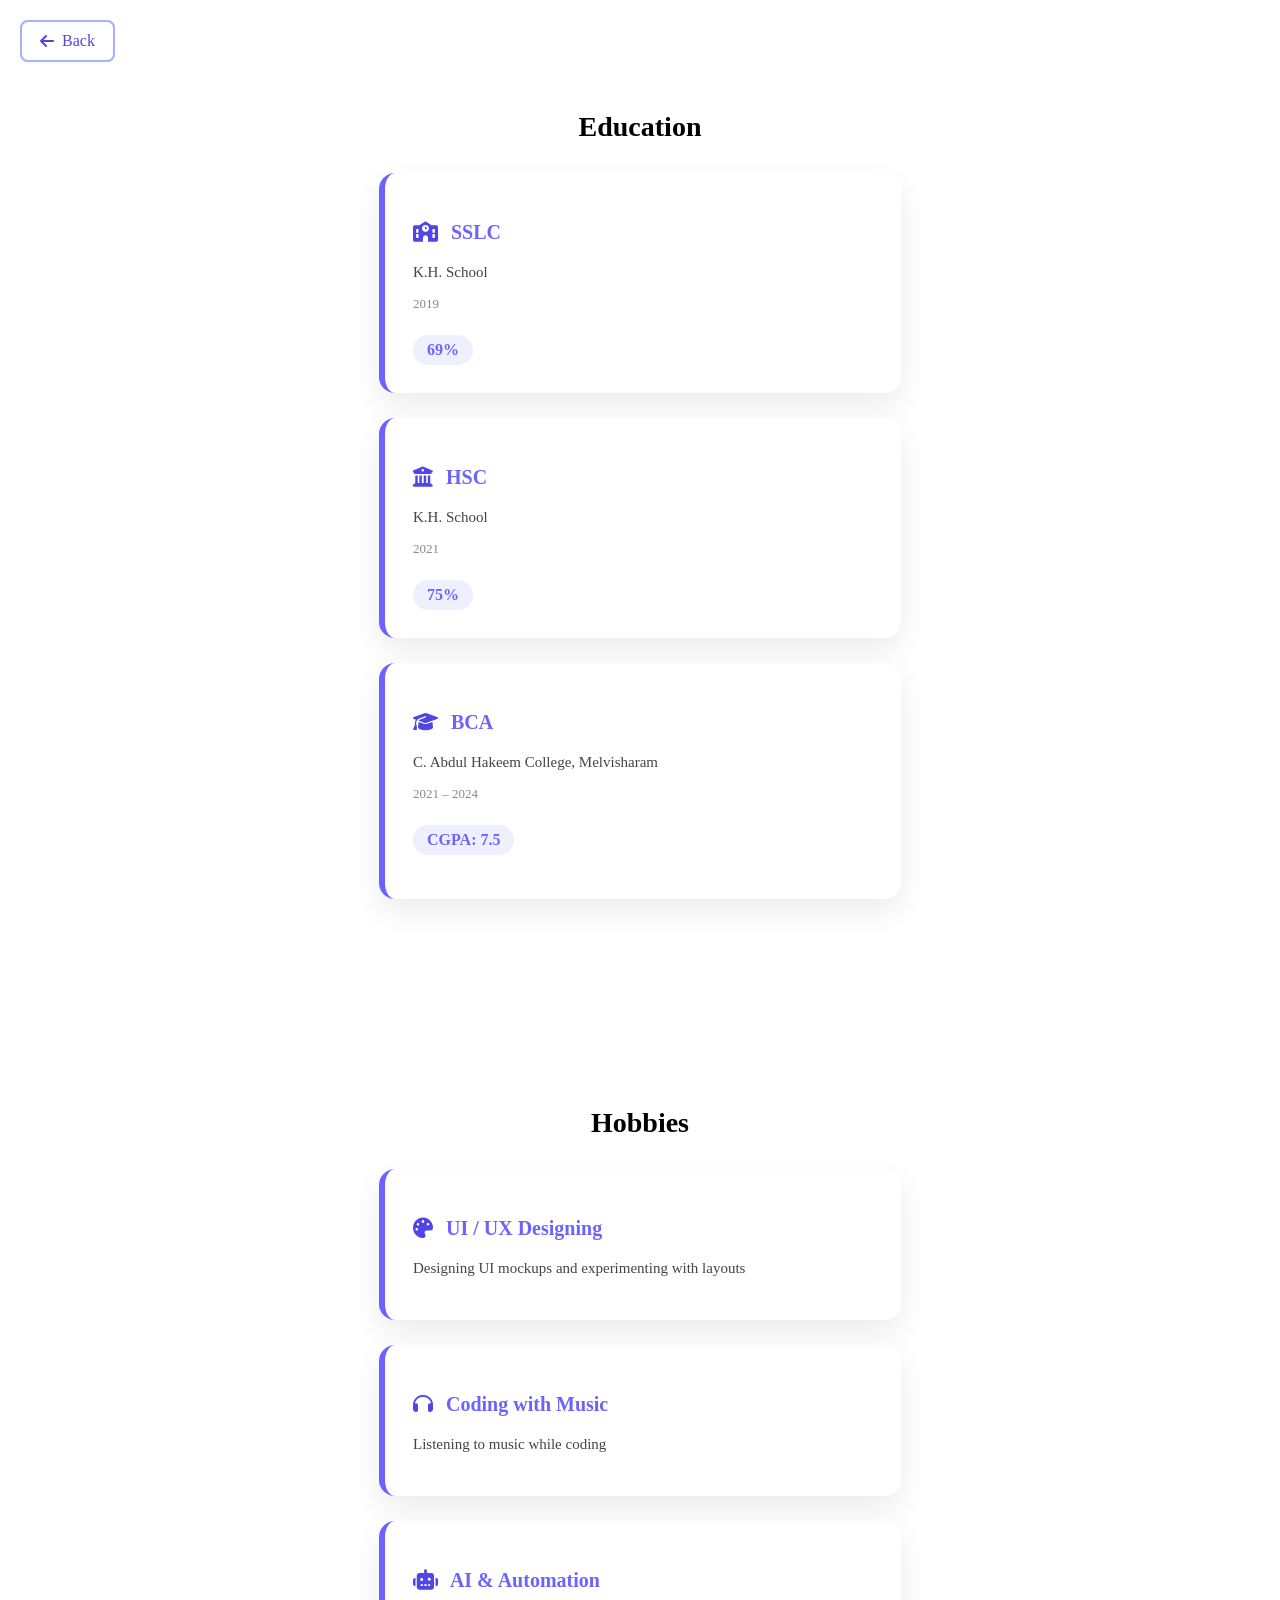
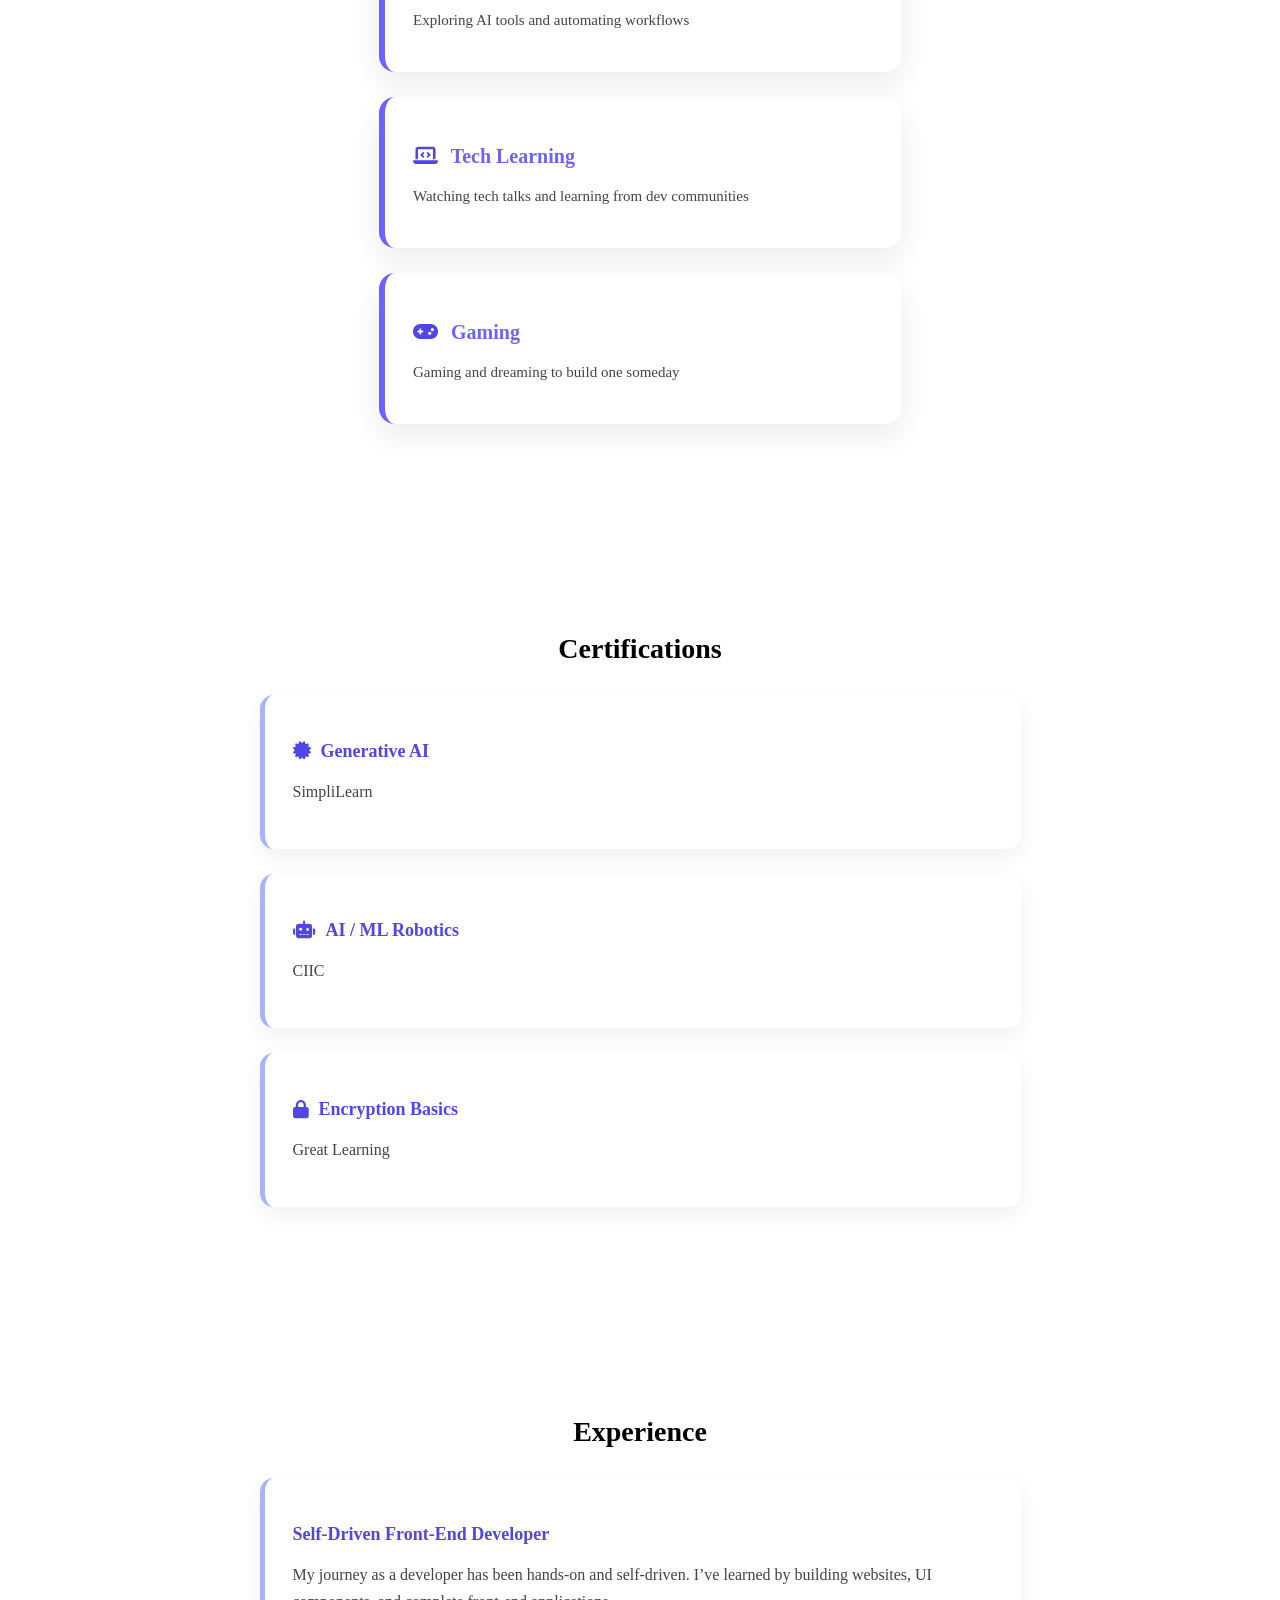
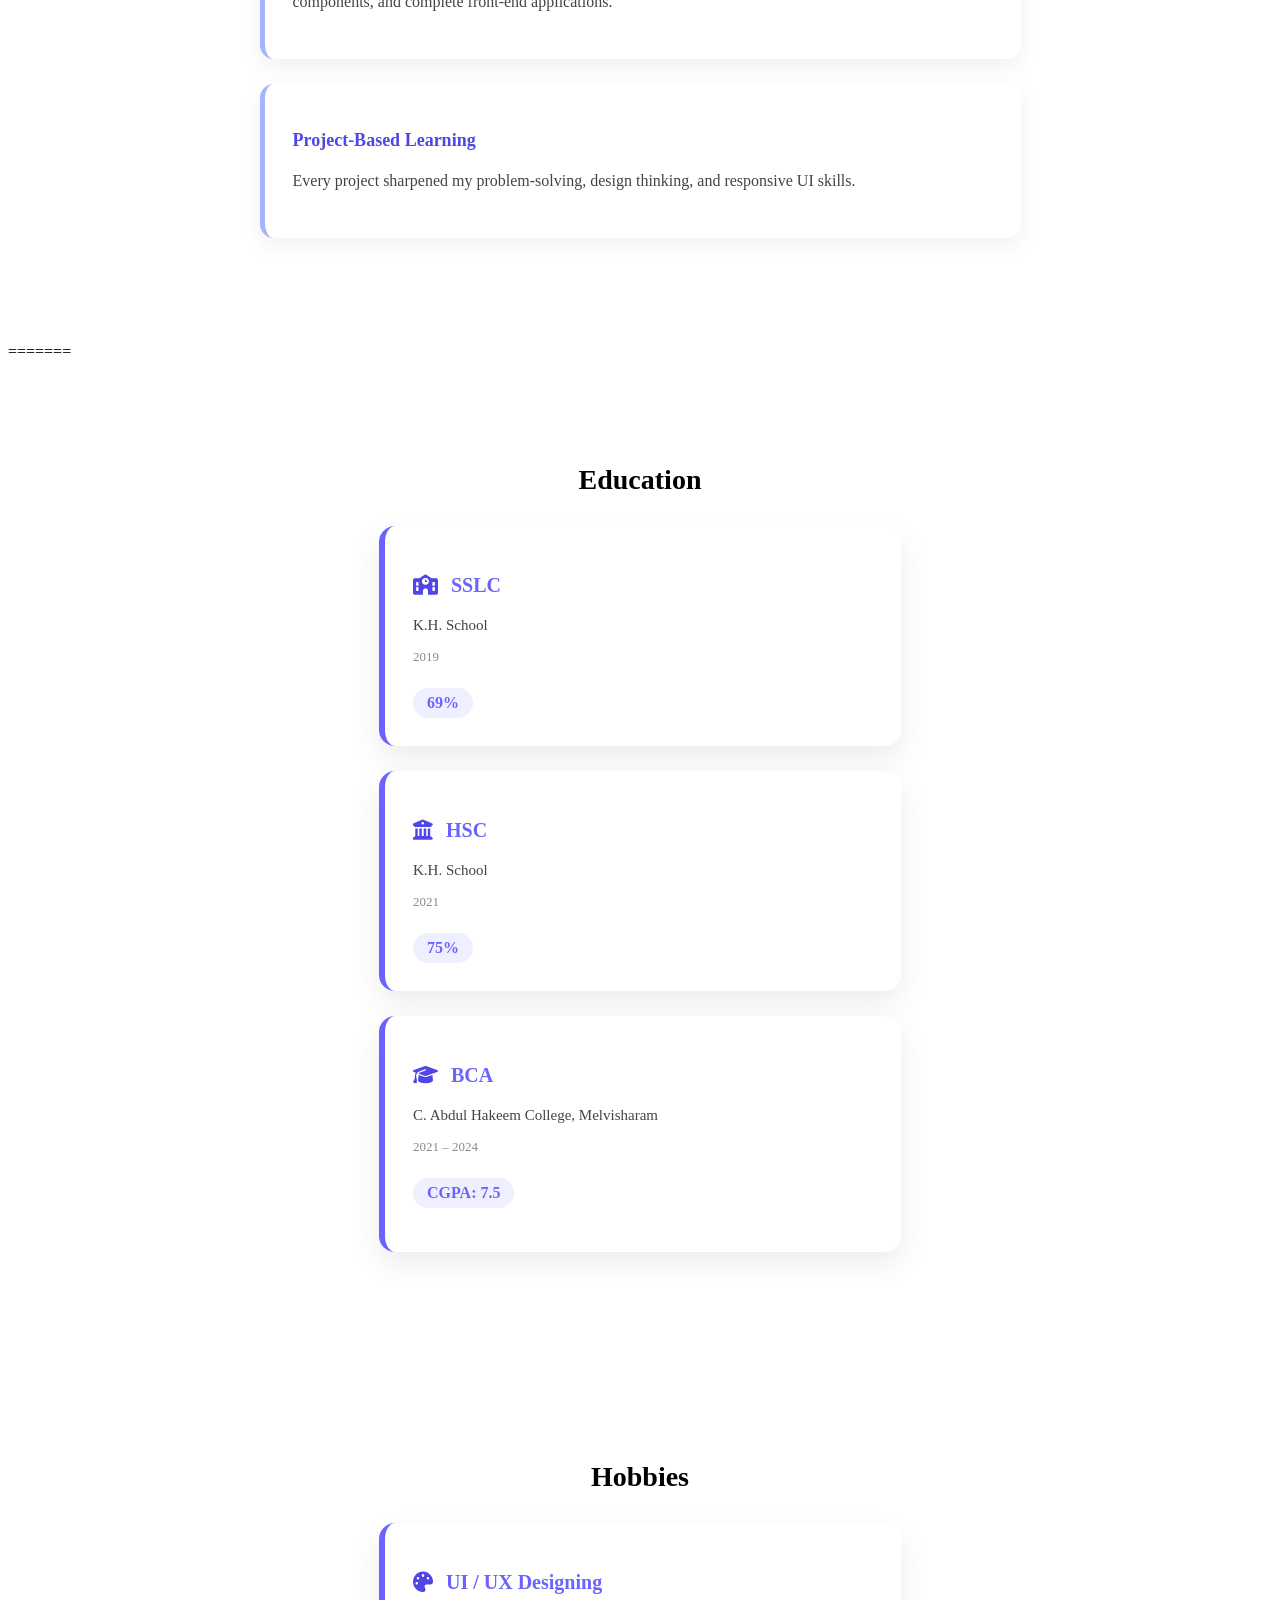
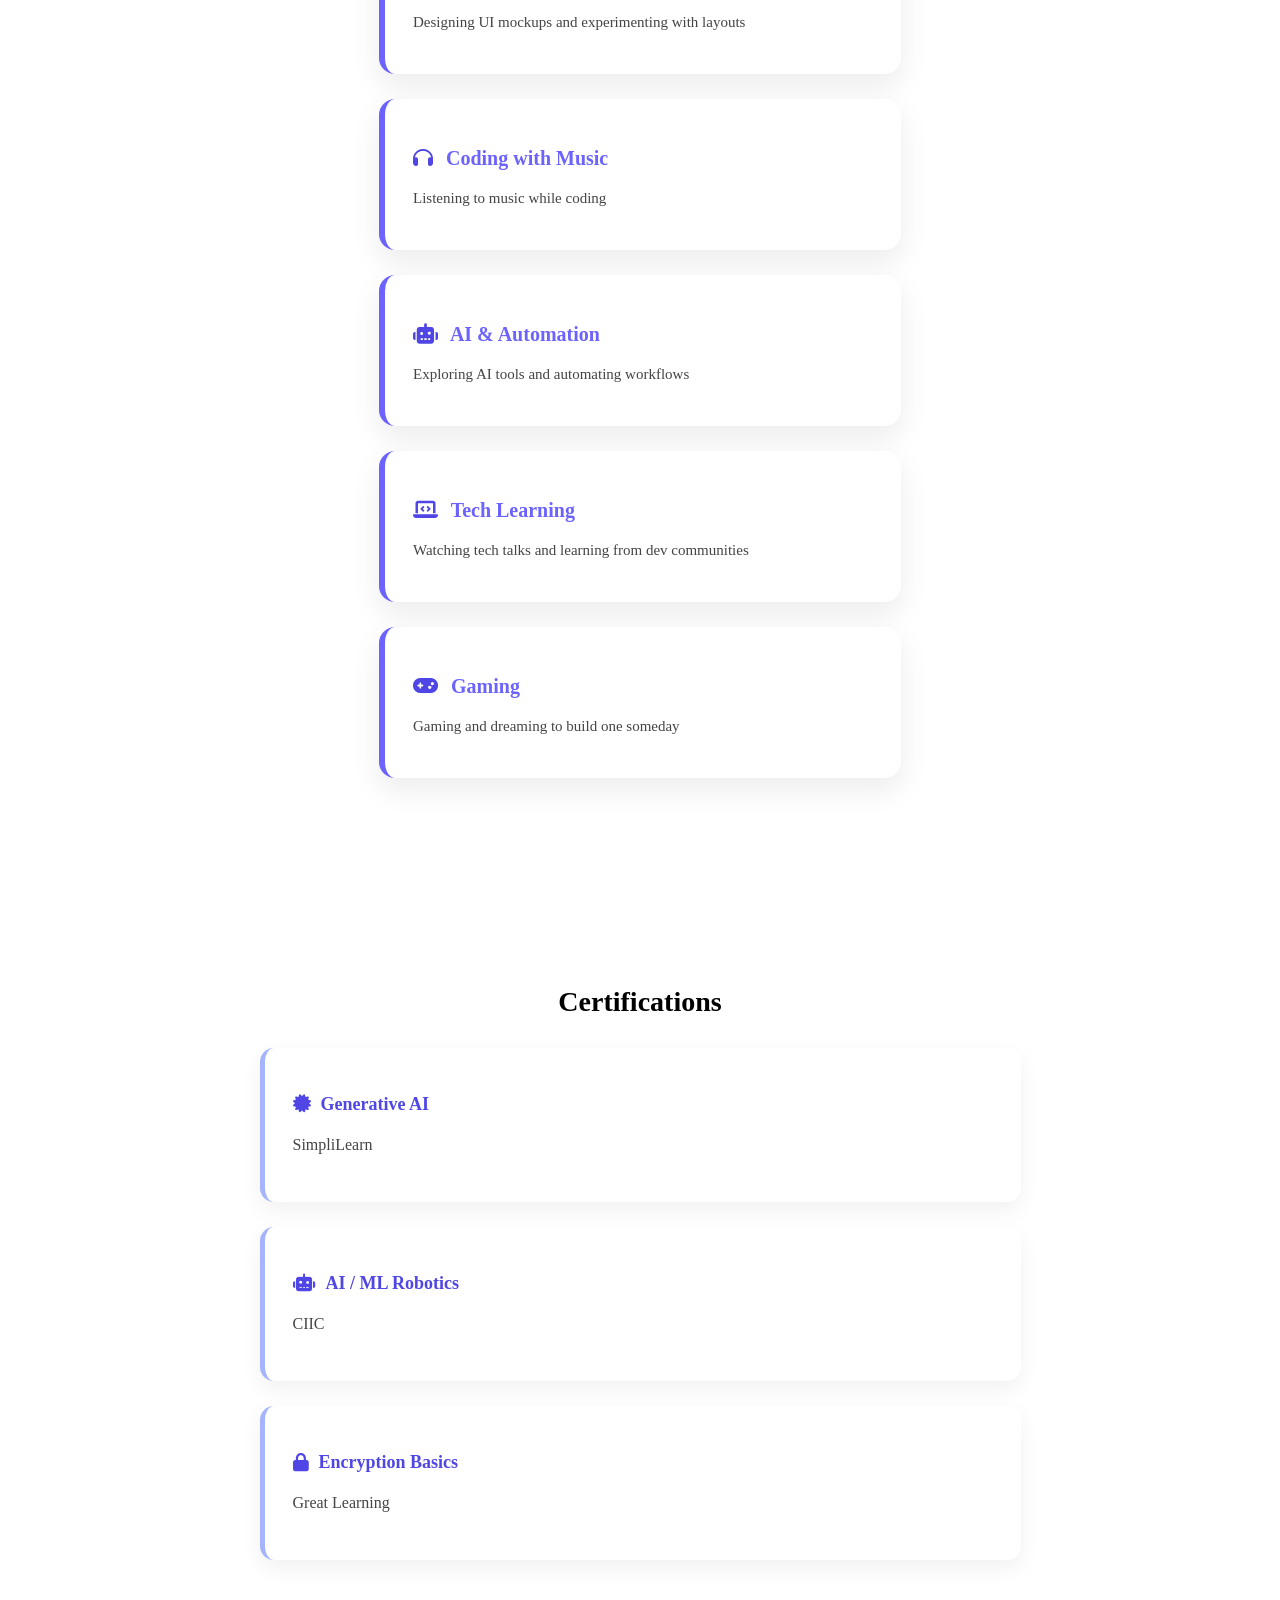
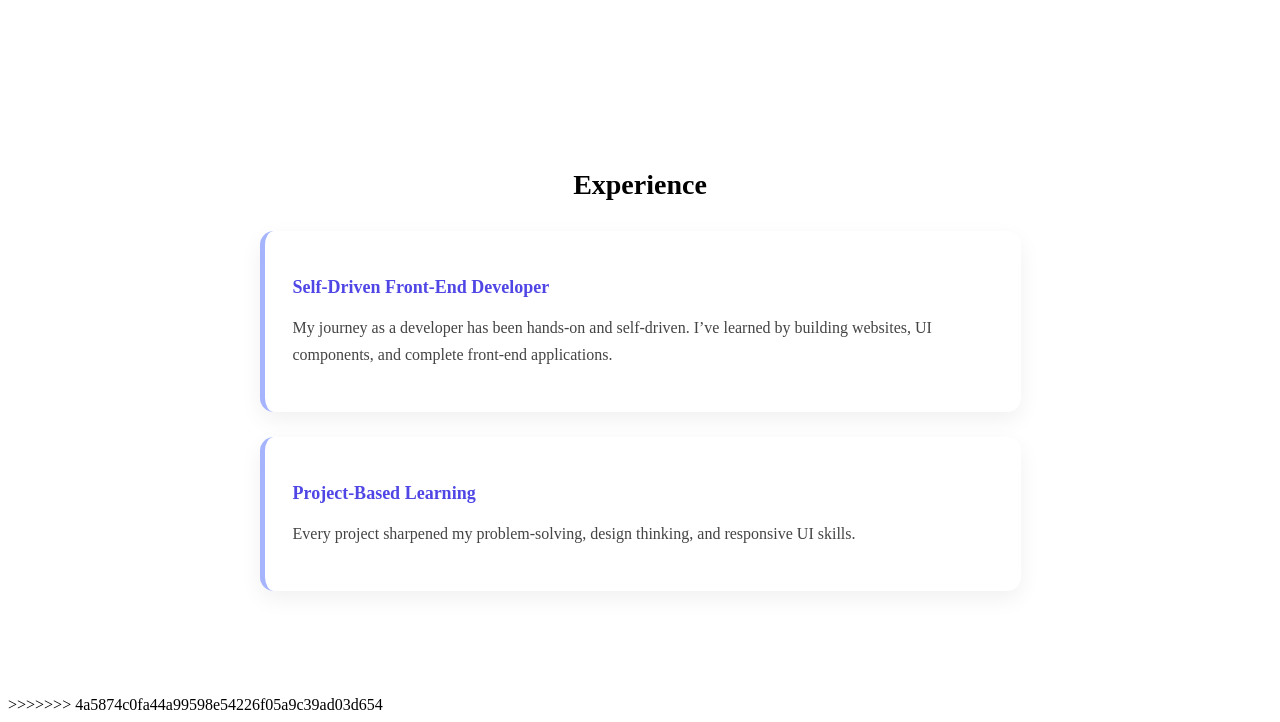
==== commit 09fc5298: "welcome to website" ====
--- a/education.html
+++ b/education.html
@@ -1,4 +1,4 @@
-<<<<<<< HEAD
+
 <!DOCTYPE html>
 <html lang="en">
 <head>
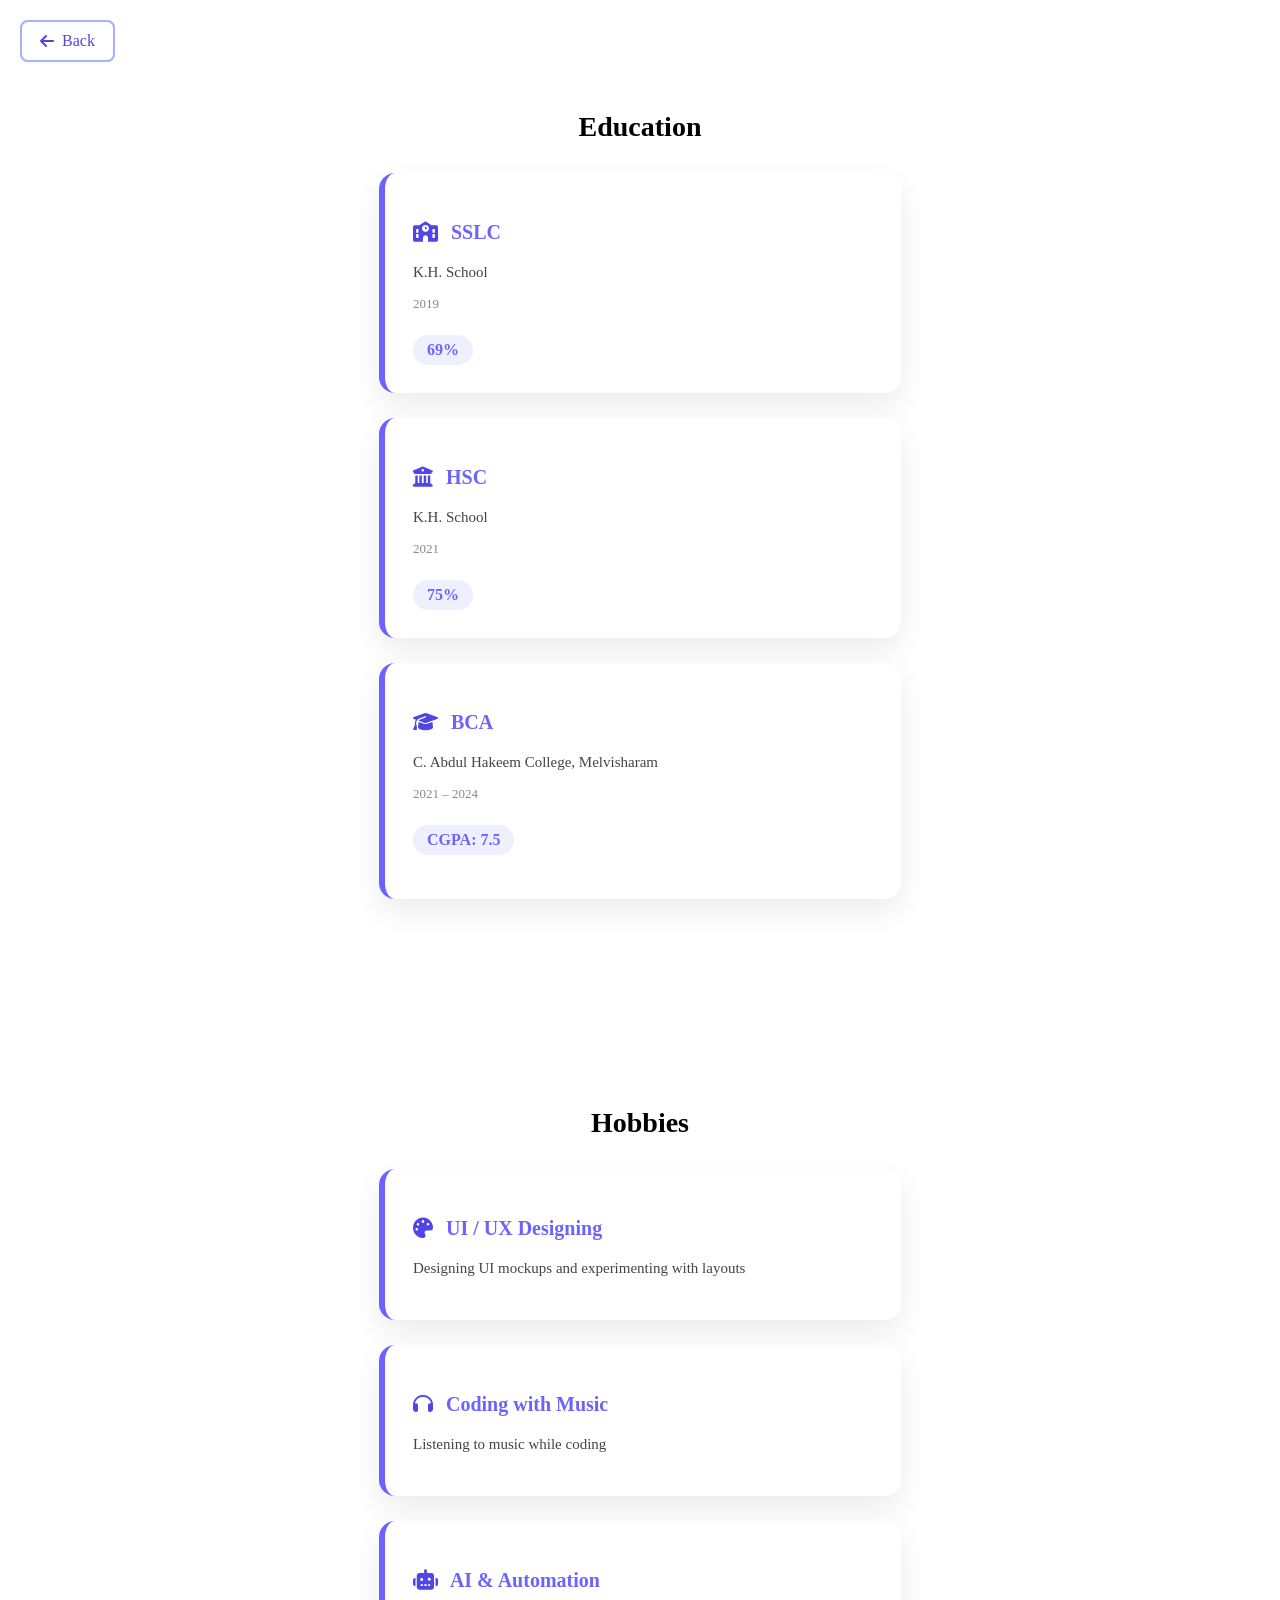
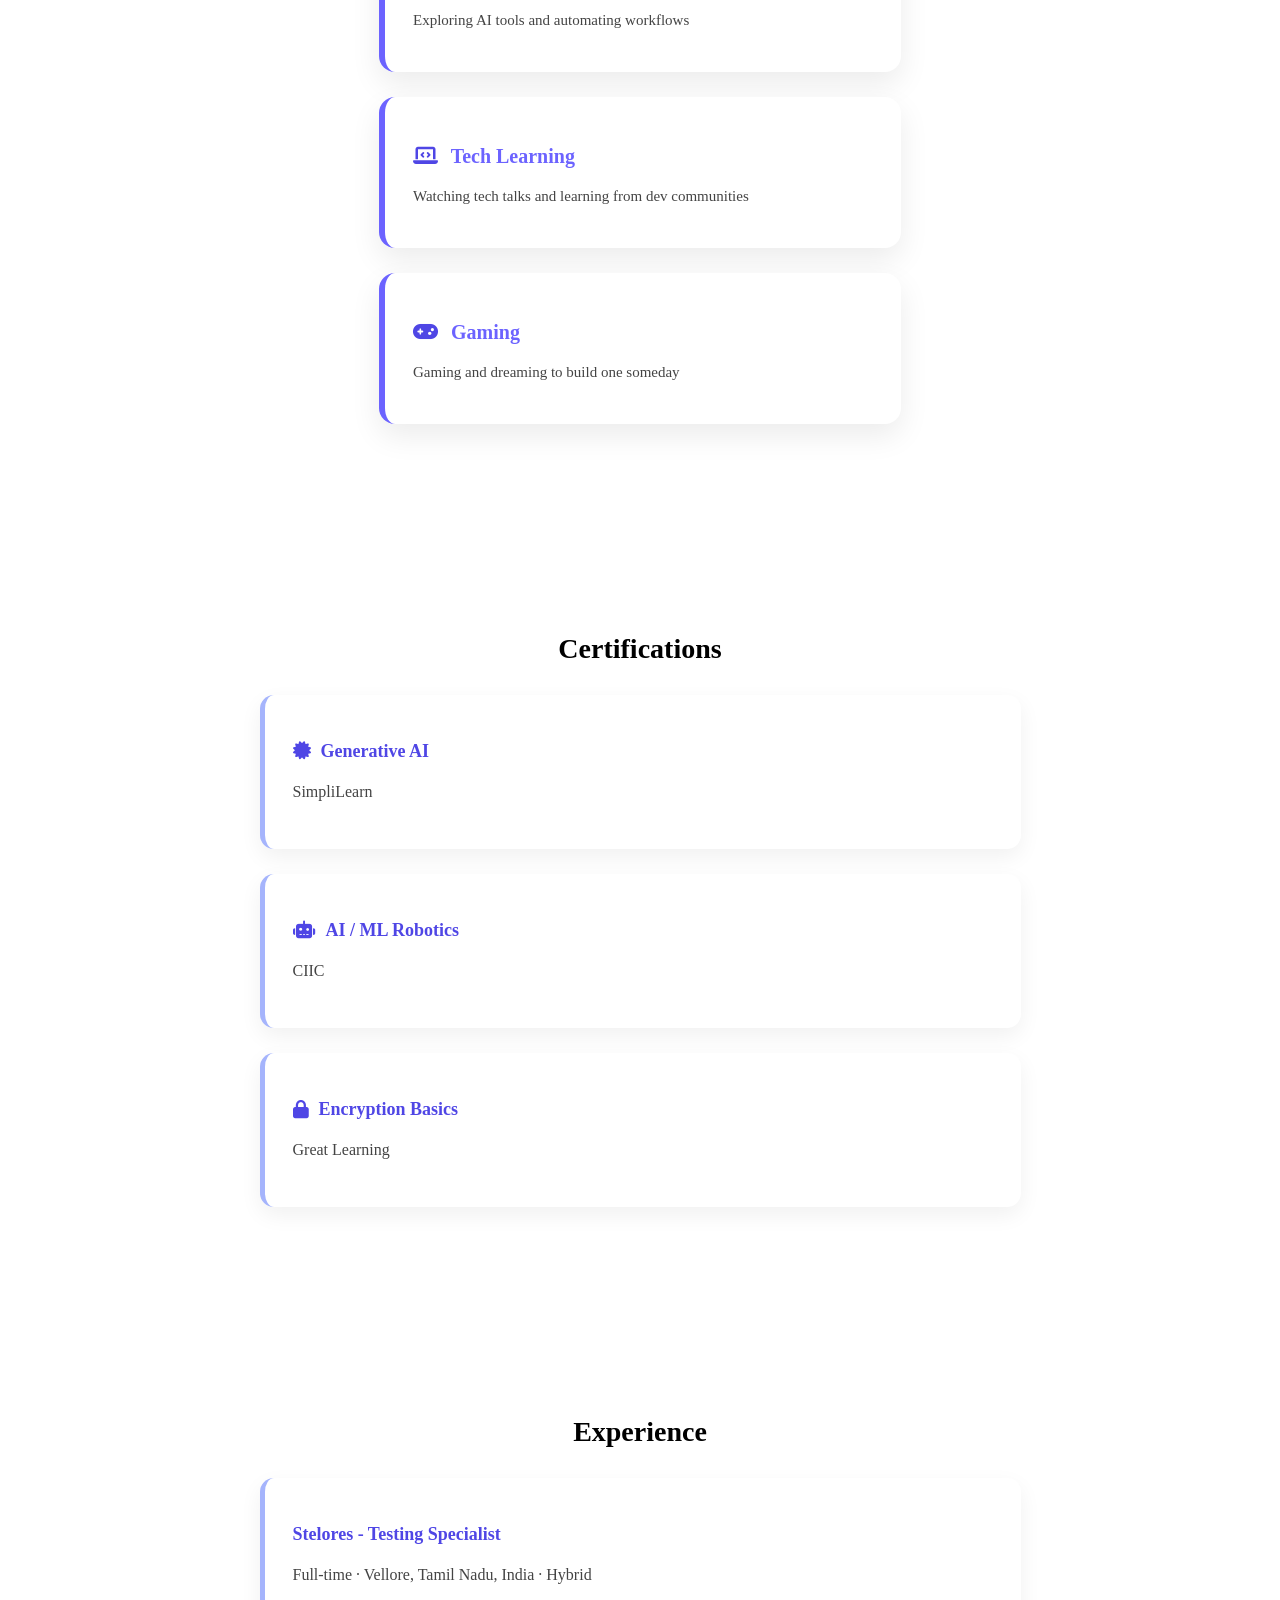
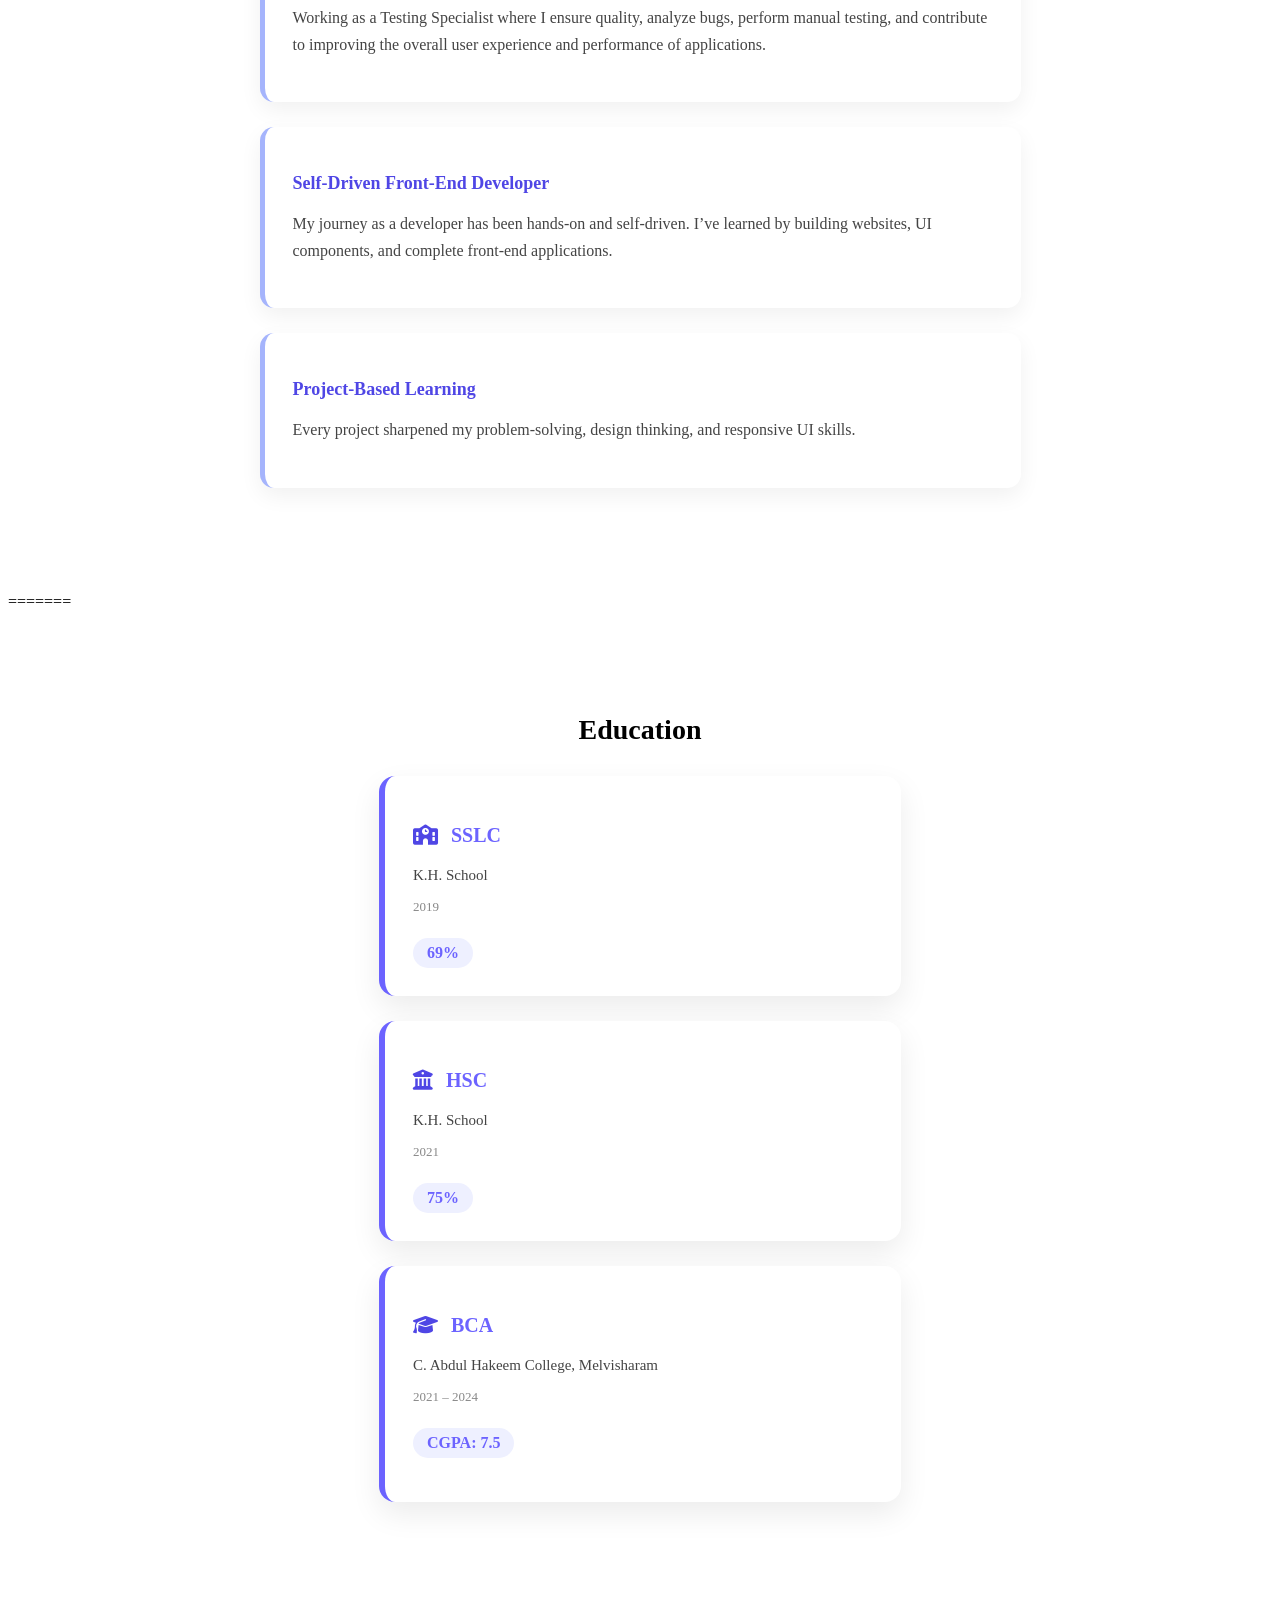
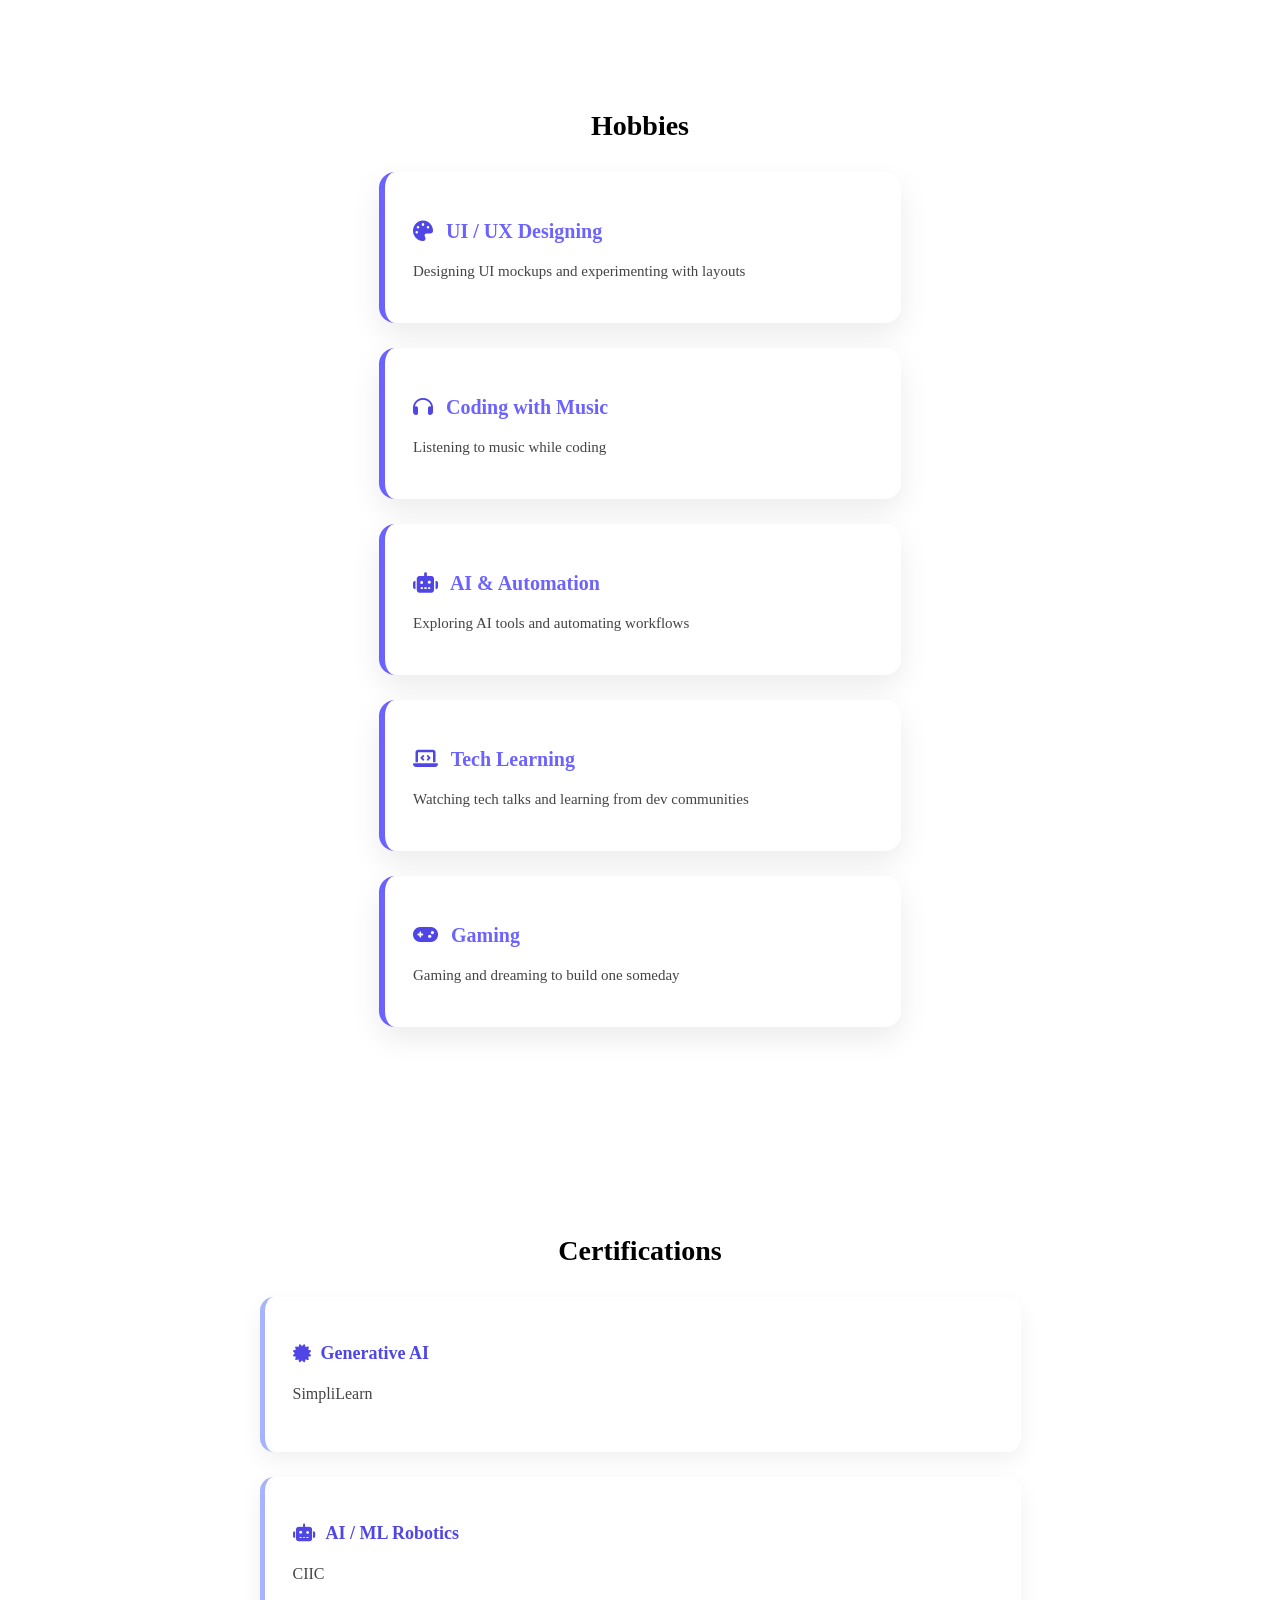
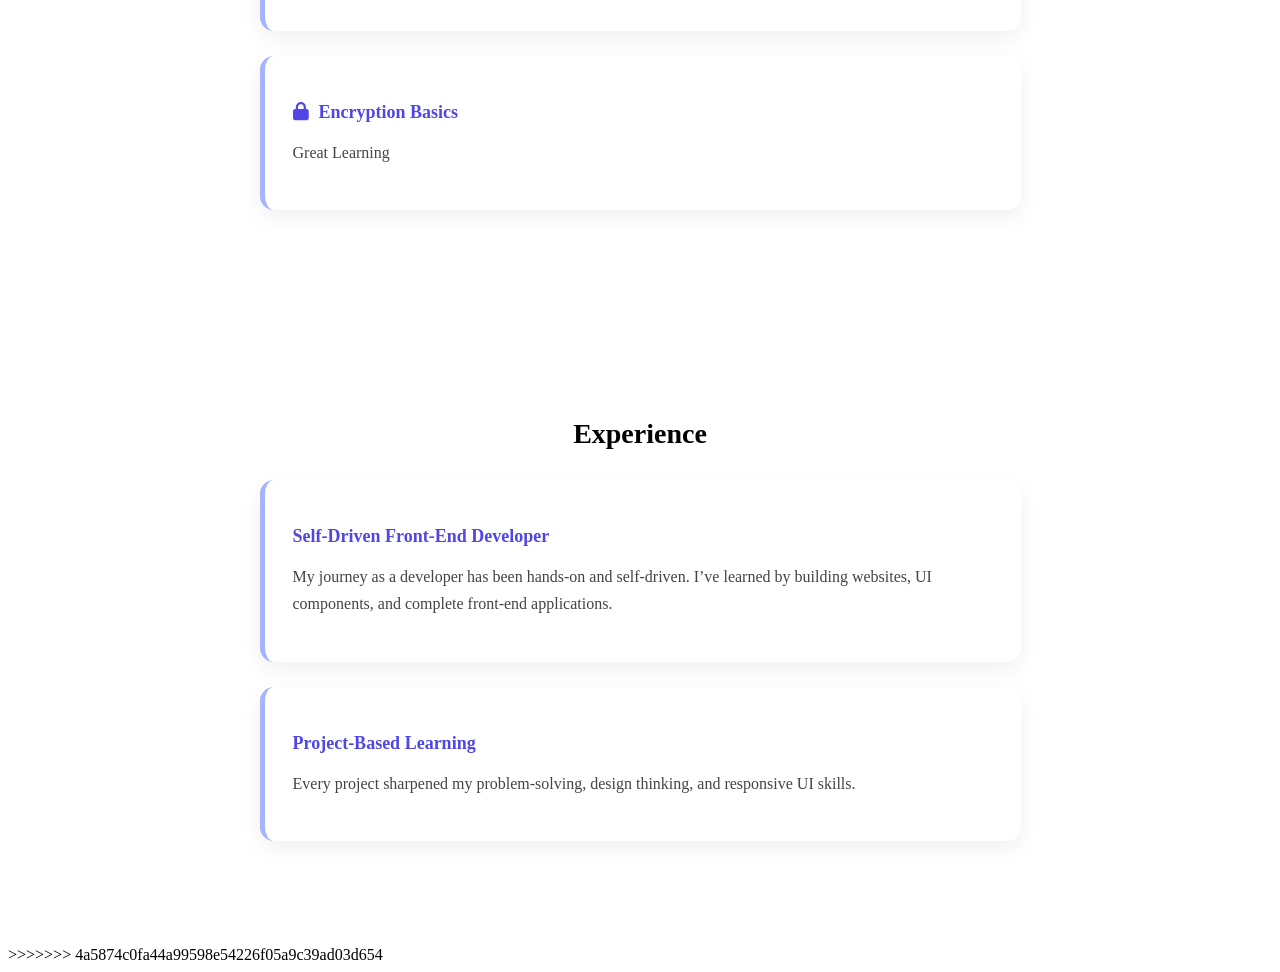
==== commit a7215dc1: "welcome to" ====
--- a/education.html
+++ b/education.html
@@ -101,6 +101,21 @@
 <section class="classic-section">
   <h2 class="section-title">Experience</h2>
 
+  <!-- Stelores Experience -->
+  <div class="experience-box">
+    <h3>Stelores - Testing Specialist </h3>
+    <p class="job-details">
+      Full-time ·  
+      Vellore, Tamil Nadu, India · Hybrid
+    </p>
+    <p>
+      Working as a Testing Specialist where I ensure quality, analyze bugs,
+      perform manual testing, and contribute to improving the overall
+      user experience and performance of applications.
+    </p>
+  </div>
+
+  <!-- Your Self-Learning Journey -->
   <div class="experience-box">
     <h3>Self-Driven Front-End Developer</h3>
     <p>
@@ -110,6 +125,7 @@
     </p>
   </div>
 
+  <!-- Project Based Learning -->
   <div class="experience-box">
     <h3>Project-Based Learning</h3>
     <p>
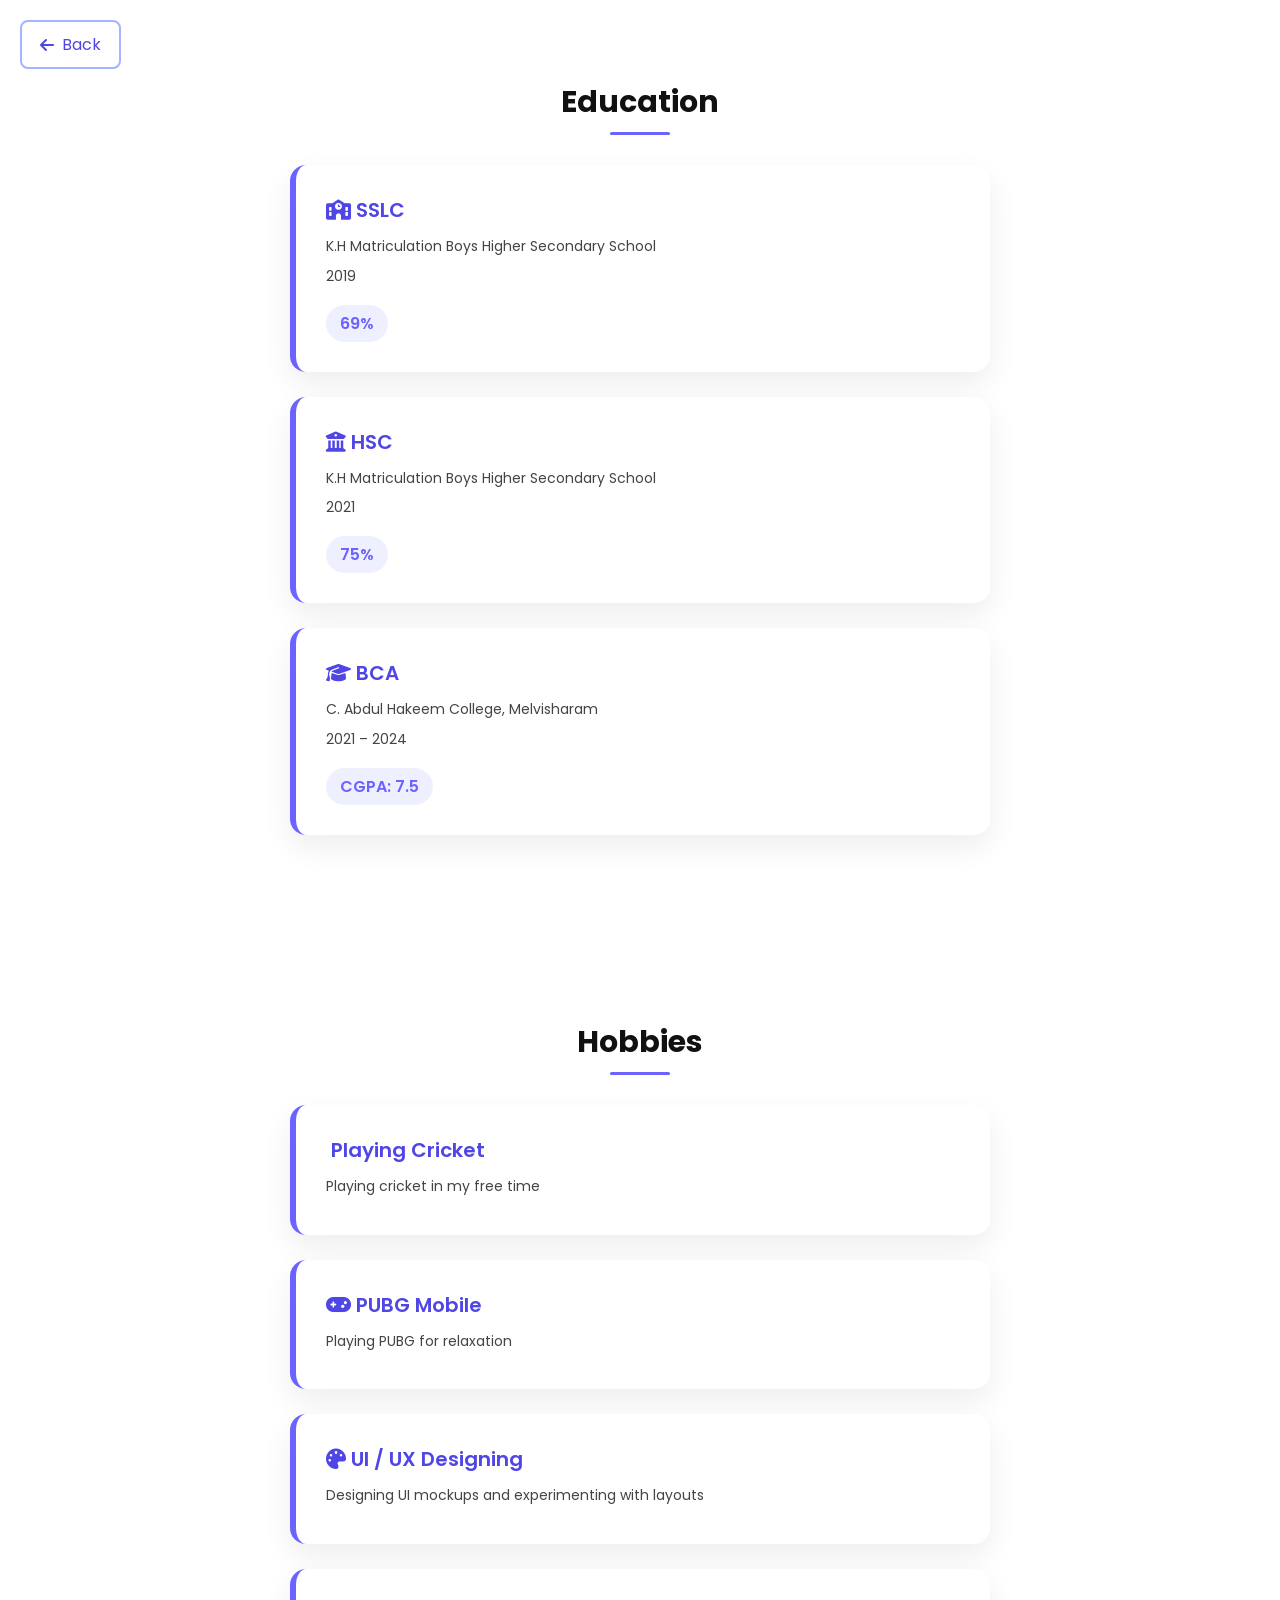
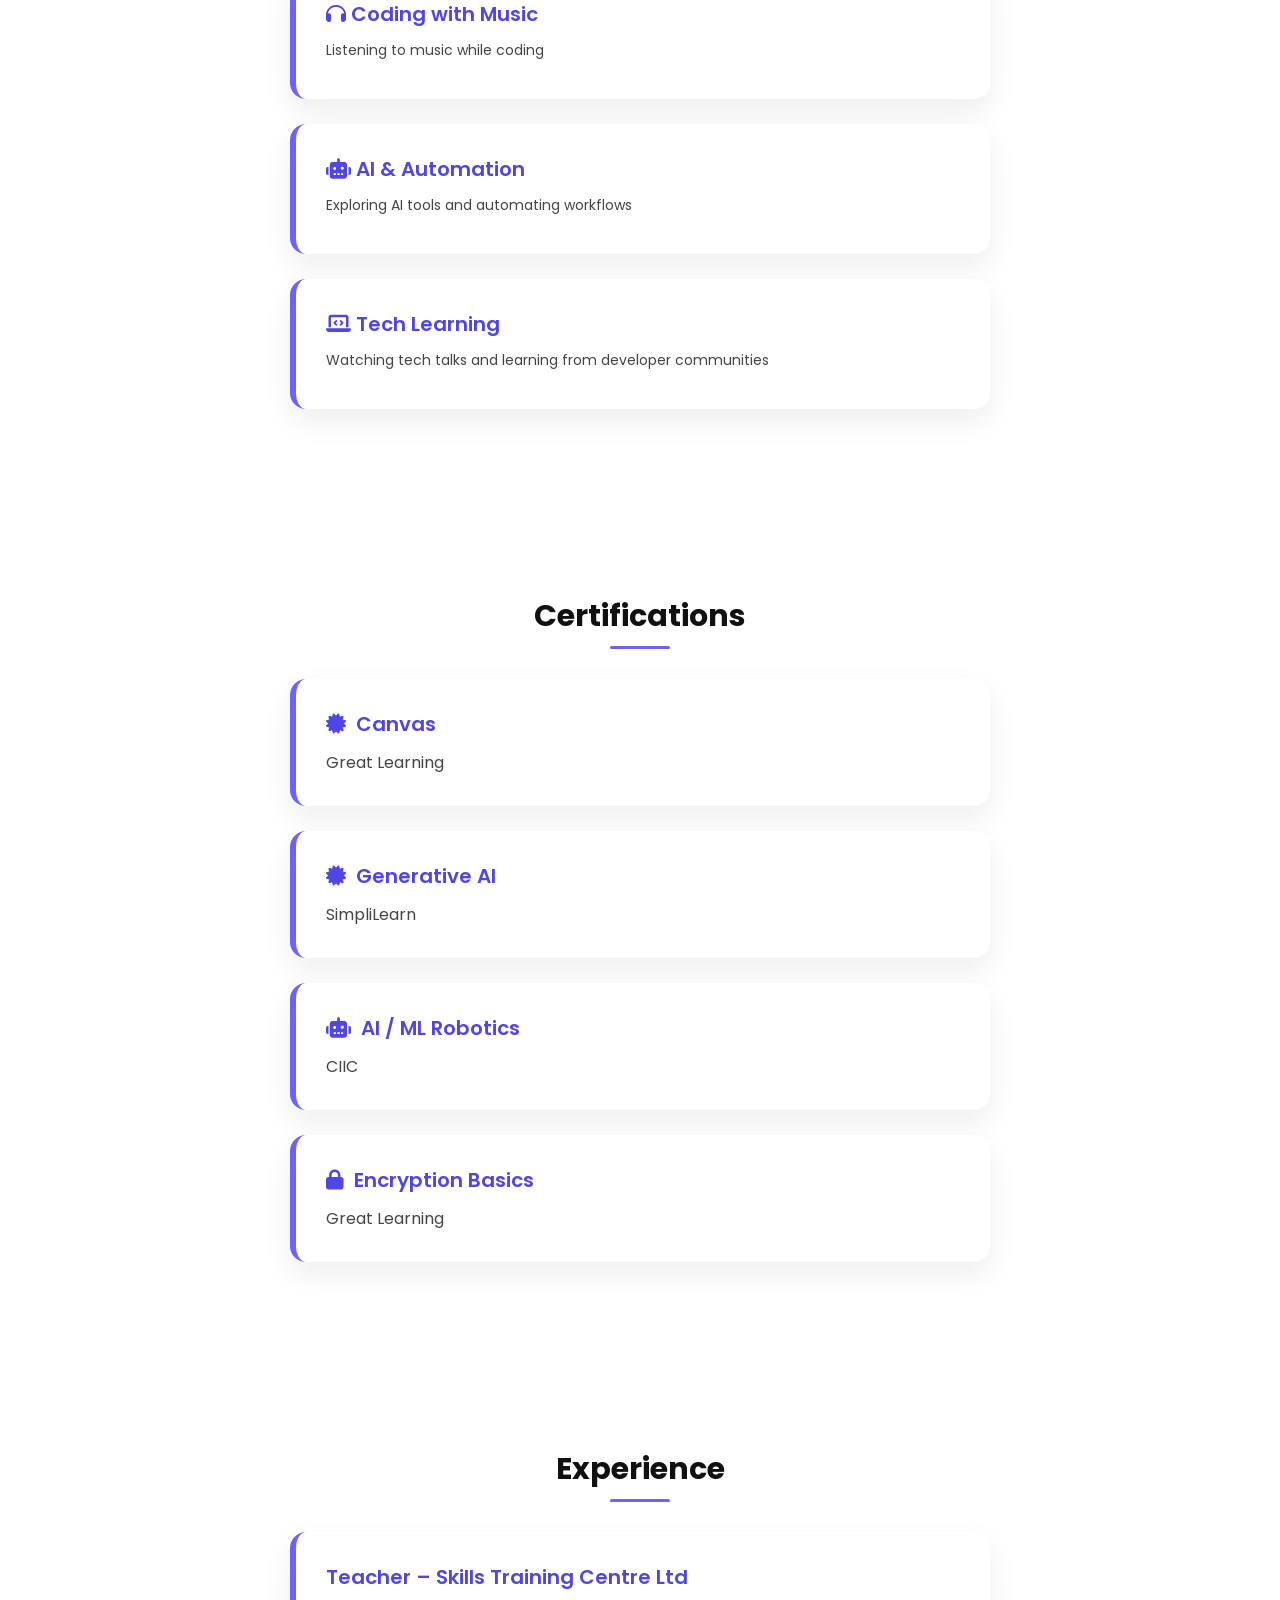
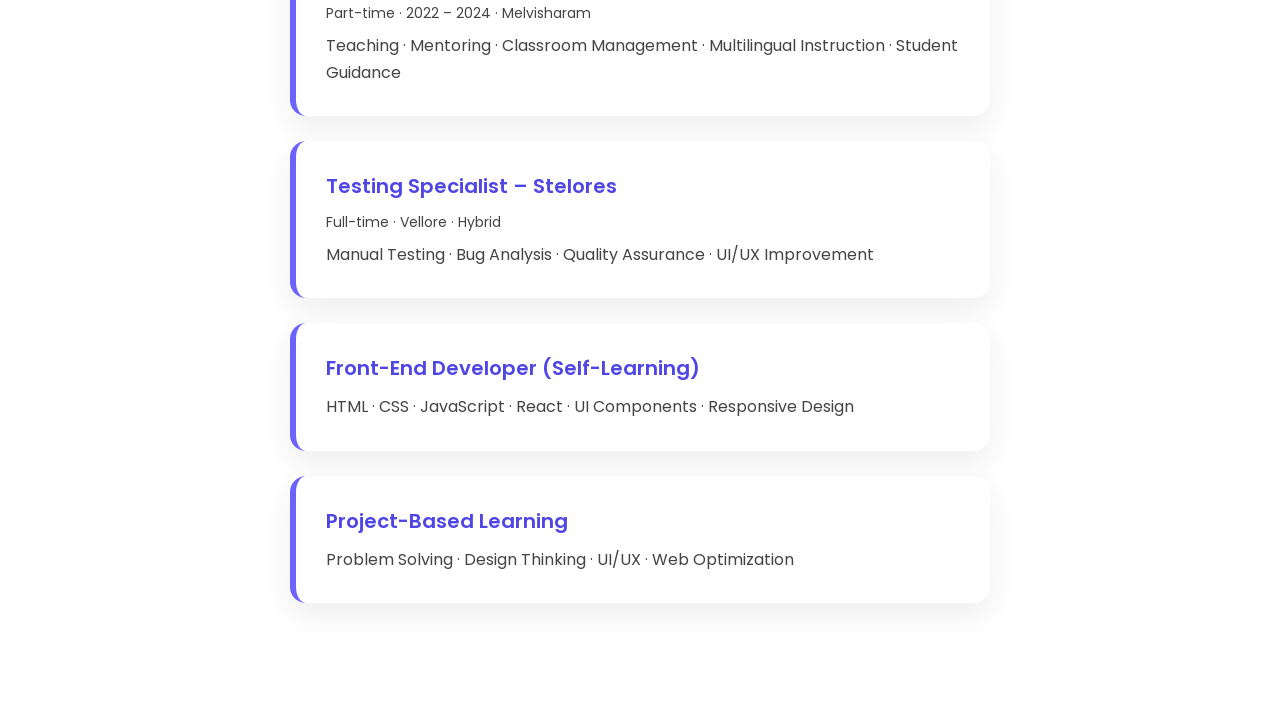
==== commit f0cca1b5: "k" ====
--- a/education.html
+++ b/education.html
@@ -1,4 +1,3 @@
-
 <!DOCTYPE html>
 <html lang="en">
 <head>
@@ -28,14 +27,14 @@
 
   <div class="education-card">
     <h3><i class="fa-solid fa-school"></i> SSLC</h3>
-    <p class="edu-school">K.H. School</p>
+    <p class="edu-school">K.H Matriculation Boys Higher Secondary School</p>
     <p class="edu-year">2019</p>
     <span class="edu-score">69%</span>
   </div>
 
   <div class="education-card">
     <h3><i class="fa-solid fa-building-columns"></i> HSC</h3>
-    <p class="edu-school">K.H. School</p>
+    <p class="edu-school">K.H Matriculation Boys Higher Secondary School</p>
     <p class="edu-year">2021</p>
     <span class="edu-score">75%</span>
   </div>
@@ -44,12 +43,23 @@
     <h3><i class="fa-solid fa-graduation-cap"></i> BCA</h3>
     <p class="edu-school">C. Abdul Hakeem College, Melvisharam</p>
     <p class="edu-year">2021 – 2024</p>
-    <p class="edu-score">CGPA: 7.5</p>  </div>
+    <span class="edu-score">CGPA: 7.5</span>
+  </div>
 </section>
 
 <!-- HOBBIES -->
 <section class="classic-section">
   <h2 class="section-title">Hobbies</h2>
+
+  <div class="education-card">
+    <h3><i class="fa-solid fa-cricket-bat-ball"></i> Playing Cricket</h3>
+    <p class="edu-school">Playing cricket in my free time</p>
+  </div>
+
+  <div class="education-card">
+    <h3><i class="fa-solid fa-gamepad"></i> PUBG Mobile</h3>
+    <p class="edu-school">Playing PUBG for relaxation</p>
+  </div>
 
   <div class="education-card">
     <h3><i class="fa-solid fa-palette"></i> UI / UX Designing</h3>
@@ -68,12 +78,7 @@
 
   <div class="education-card">
     <h3><i class="fa-solid fa-laptop-code"></i> Tech Learning</h3>
-    <p class="edu-school">Watching tech talks and learning from dev communities</p>
-  </div>
-
-  <div class="education-card">
-    <h3><i class="fa-solid fa-gamepad"></i> Gaming</h3>
-    <p class="edu-school">Gaming and dreaming to build one someday</p>
+    <p class="edu-school">Watching tech talks and learning from developer communities</p>
   </div>
 </section>
 
@@ -82,143 +87,9 @@
   <h2 class="section-title">Certifications</h2>
 
   <div class="experience-box cert-box">
-    <h3><i class="fa-solid fa-certificate"></i> Generative AI</h3>
-    <p>SimpliLearn</p>
-  </div>
-
-  <div class="experience-box cert-box">
-    <h3><i class="fa-solid fa-robot"></i> AI / ML Robotics</h3>
-    <p>CIIC</p>
-  </div>
-
-  <div class="experience-box cert-box">
-    <h3><i class="fa-solid fa-lock"></i> Encryption Basics</h3>
+    <h3><i class="fa-solid fa-certificate"></i> Canvas</h3>
     <p>Great Learning</p>
   </div>
-</section>
-
-<!-- EXPERIENCE -->
-<section class="classic-section">
-  <h2 class="section-title">Experience</h2>
-
-  <!-- Stelores Experience -->
-  <div class="experience-box">
-    <h3>Stelores - Testing Specialist </h3>
-    <p class="job-details">
-      Full-time ·  
-      Vellore, Tamil Nadu, India · Hybrid
-    </p>
-    <p>
-      Working as a Testing Specialist where I ensure quality, analyze bugs,
-      perform manual testing, and contribute to improving the overall
-      user experience and performance of applications.
-    </p>
-  </div>
-
-  <!-- Your Self-Learning Journey -->
-  <div class="experience-box">
-    <h3>Self-Driven Front-End Developer</h3>
-    <p>
-      My journey as a developer has been hands-on and self-driven.
-      I’ve learned by building websites, UI components, and complete
-      front-end applications.
-    </p>
-  </div>
-
-  <!-- Project Based Learning -->
-  <div class="experience-box">
-    <h3>Project-Based Learning</h3>
-    <p>
-      Every project sharpened my problem-solving, design thinking,
-      and responsive UI skills.
-    </p>
-  </div>
-</section>
-
-</body>
-</html>
-=======
-<!DOCTYPE html>
-<html lang="en">
-<head>
-  <meta charset="UTF-8">
-  <title>Education | Mahmood Waquas</title>
-
-  <!-- Main CSS -->
-  <link rel="stylesheet" href="education.css">
-
-  <!-- Font Awesome -->
-  <link rel="stylesheet" href="https://cdnjs.cloudflare.com/ajax/libs/font-awesome/6.5.0/css/all.min.css">
-
-  <!-- Google Font -->
-  <link href="https://fonts.googleapis.com/css2?family=Poppins:wght@400;500;600&display=swap" rel="stylesheet">
-</head>
-
-<body>
-
-<!-- BACK BUTTON -->
-<a href="index.html" class="back-btn">
-  <i class="fa-solid fa-arrow-left"></i> Back
-</a>
-
-<!-- EDUCATION -->
-<section class="classic-section">
-  <h2 class="section-title">Education</h2>
-
-  <div class="education-card">
-    <h3><i class="fa-solid fa-school"></i> SSLC</h3>
-    <p class="edu-school">K.H. School</p>
-    <p class="edu-year">2019</p>
-    <span class="edu-score">69%</span>
-  </div>
-
-  <div class="education-card">
-    <h3><i class="fa-solid fa-building-columns"></i> HSC</h3>
-    <p class="edu-school">K.H. School</p>
-    <p class="edu-year">2021</p>
-    <span class="edu-score">75%</span>
-  </div>
-
-  <div class="education-card">
-    <h3><i class="fa-solid fa-graduation-cap"></i> BCA</h3>
-    <p class="edu-school">C. Abdul Hakeem College, Melvisharam</p>
-    <p class="edu-year">2021 – 2024</p>
-    <p class="edu-score">CGPA: 7.5</p>  </div>
-</section>
-
-<!-- HOBBIES -->
-<section class="classic-section">
-  <h2 class="section-title">Hobbies</h2>
-
-  <div class="education-card">
-    <h3><i class="fa-solid fa-palette"></i> UI / UX Designing</h3>
-    <p class="edu-school">Designing UI mockups and experimenting with layouts</p>
-  </div>
-
-  <div class="education-card">
-    <h3><i class="fa-solid fa-headphones"></i> Coding with Music</h3>
-    <p class="edu-school">Listening to music while coding</p>
-  </div>
-
-  <div class="education-card">
-    <h3><i class="fa-solid fa-robot"></i> AI & Automation</h3>
-    <p class="edu-school">Exploring AI tools and automating workflows</p>
-  </div>
-
-  <div class="education-card">
-    <h3><i class="fa-solid fa-laptop-code"></i> Tech Learning</h3>
-    <p class="edu-school">Watching tech talks and learning from dev communities</p>
-  </div>
-
-  <div class="education-card">
-    <h3><i class="fa-solid fa-gamepad"></i> Gaming</h3>
-    <p class="edu-school">Gaming and dreaming to build one someday</p>
-  </div>
-</section>
-
-<!-- CERTIFICATIONS -->
-<section class="classic-section">
-  <h2 class="section-title">Certifications</h2>
 
   <div class="experience-box cert-box">
     <h3><i class="fa-solid fa-certificate"></i> Generative AI</h3>
@@ -241,23 +112,36 @@
   <h2 class="section-title">Experience</h2>
 
   <div class="experience-box">
-    <h3>Self-Driven Front-End Developer</h3>
-    <p>
-      My journey as a developer has been hands-on and self-driven.
-      I’ve learned by building websites, UI components, and complete
-      front-end applications.
+    <h3>Teacher – Skills Training Centre Ltd</h3>
+    <p class="job-details">Part-time · 2022 – 2024 · Melvisharam</p>
+    <p class="keywords">
+      Teaching · Mentoring · Classroom Management · Multilingual Instruction · Student Guidance
+    </p>
+  </div>
+
+  <div class="experience-box">
+    <h3>Testing Specialist – Stelores</h3>
+    <p class="job-details">Full-time · Vellore · Hybrid</p>
+    <p class="keywords">
+      Manual Testing · Bug Analysis · Quality Assurance · UI/UX Improvement
+    </p>
+  </div>
+
+  <div class="experience-box">
+    <h3>Front-End Developer (Self-Learning)</h3>
+    <p class="keywords">
+      HTML · CSS · JavaScript · React · UI Components · Responsive Design
     </p>
   </div>
 
   <div class="experience-box">
     <h3>Project-Based Learning</h3>
-    <p>
-      Every project sharpened my problem-solving, design thinking,
-      and responsive UI skills.
+    <p class="keywords">
+      Problem Solving · Design Thinking · UI/UX · Web Optimization
     </p>
   </div>
+
 </section>
 
 </body>
-</html>
->>>>>>> 4a5874c0fa44a99598e54226f05a9c39ad03d654
+</html>
--- a/education.css
+++ b/education.css
@@ -1,4 +1,4 @@
-<<<<<<< HEAD
+/* GLOBAL RESET */
 * {
   margin: 0;
   padding: 0;
@@ -16,50 +16,68 @@
 /* TITLE */
 .section-title {
   text-align: center;
-  font-size: 28px;
-  margin-bottom: 30px;
-  color: #000;
+  font-size: 30px;
+  font-weight: 700;
+  color: #111;
+  margin-bottom: 40px;
+  position: relative;
 }
 
-/* EDUCATION + HOBBY CARD */
-.education-card {
+.section-title::after {
+  content: "";
+  width: 60px;
+  height: 3px;
+  background: #6c63ff;
+  position: absolute;
+  left: 50%;
+  transform: translateX(-50%);
+  bottom: -10px;
+  border-radius: 2px;
+}
+
+/* UNIVERSAL CARD STYLE (EQUAL LAYOUT) */
+.education-card,
+.experience-box,
+.cert-box {
   background: #fff;
-  padding: 28px;
+  padding: 30px;
+  max-width: 700px;
   margin: 25px auto;
-  max-width: 460px;
   border-radius: 16px;
   border-left: 6px solid #6c63ff;
-  box-shadow: 0 12px 30px rgba(0,0,0,0.08);
+  box-shadow: 0 12px 30px rgba(0,0,0,0.07);
   transition: 0.35s ease;
+  animation: fadeUp 0.6s ease forwards;
 }
 
-.education-card:hover {
+/* Hover Animation */
+.education-card:hover,
+.experience-box:hover,
+.cert-box:hover {
   transform: translateY(-8px);
-  box-shadow: 0 18px 40px rgba(108,99,255,0.25);
+  box-shadow: 0 18px 40px rgba(108, 99, 255, 0.25);
 }
 
-.education-card h3 {
-  color: #6c63ff;
+/* Card Title */
+.education-card h3,
+.experience-box h3,
+.cert-box h3 {
   font-size: 20px;
+  font-weight: 600;
+  color: #4f46e5;
+  margin-bottom: 10px;
 }
 
-.education-card h3 i {
-  margin-right: 8px;
-  color: #4f46e5;
+/* Text Details */
+.edu-school,
+.edu-year,
+.job-details {
+  font-size: 14px;
+  color: #666;
+  margin-bottom: 6px;
 }
 
-/* TEXT */
-.edu-school {
-  font-size: 15px;
-  color: #444;
-  margin-top: 6px;
-}
-
-.edu-year {
-  font-size: 13px;
-  color: #888;
-}
-
+/* Score Badge */
 .edu-score {
   display: inline-block;
   margin-top: 10px;
@@ -70,24 +88,9 @@
   font-weight: 600;
 }
 
-/* EXPERIENCE + CERT BOX */
-.experience-box {
-  max-width: 700px;
-  margin: 25px auto;
-  padding: 28px;
-  background: #fff;
-  border-radius: 14px;
-  border-left: 5px solid #a5b4fc;
-  box-shadow: 0 8px 22px rgba(0,0,0,0.06);
-}
-
-.experience-box h3 {
-  color: #4f46e5;
-  font-size: 18px;
-  margin-bottom: 8px;
-}
-
-.experience-box p {
+/* Paragraph */
+.experience-box p,
+.education-card p {
   color: #444;
   line-height: 1.7;
 }
@@ -114,130 +117,22 @@
   gap: 8px;
   align-items: center;
   z-index: 1000;
+  transition: 0.3s;
 }
 
 .back-btn:hover {
   background: #eef2ff;
-}
-=======
-* {
-  margin: 0;
-  padding: 0;
-  box-sizing: border-box;
-  font-family: "Poppins", sans-serif;
+  transform: translateX(-3px);
 }
 
-/* SECTION */
-.classic-section {
-  padding: 80px 20px;
-  max-width: 900px;
-  margin: auto;
-}
-
-/* TITLE */
-.section-title {
-  text-align: center;
-  font-size: 28px;
-  margin-bottom: 30px;
-  color: #000;
-}
-
-/* EDUCATION + HOBBY CARD */
-.education-card {
-  background: #fff;
-  padding: 28px;
-  margin: 25px auto;
-  max-width: 460px;
-  border-radius: 16px;
-  border-left: 6px solid #6c63ff;
-  box-shadow: 0 12px 30px rgba(0,0,0,0.08);
-  transition: 0.35s ease;
-}
-
-.education-card:hover {
-  transform: translateY(-8px);
-  box-shadow: 0 18px 40px rgba(108,99,255,0.25);
-}
-
-.education-card h3 {
-  color: #6c63ff;
-  font-size: 20px;
-}
-
-.education-card h3 i {
-  margin-right: 8px;
-  color: #4f46e5;
-}
-
-/* TEXT */
-.edu-school {
-  font-size: 15px;
-  color: #444;
-  margin-top: 6px;
-}
-
-.edu-year {
-  font-size: 13px;
-  color: #888;
-}
-
-.edu-score {
-  display: inline-block;
-  margin-top: 10px;
-  padding: 6px 14px;
-  background: #eef0ff;
-  color: #6c63ff;
-  border-radius: 20px;
-  font-weight: 600;
-}
-
-/* EXPERIENCE + CERT BOX */
-.experience-box {
-  max-width: 700px;
-  margin: 25px auto;
-  padding: 28px;
-  background: #fff;
-  border-radius: 14px;
-  border-left: 5px solid #a5b4fc;
-  box-shadow: 0 8px 22px rgba(0,0,0,0.06);
-}
-
-.experience-box h3 {
-  color: #4f46e5;
-  font-size: 18px;
-  margin-bottom: 8px;
-}
-
-.experience-box p {
-  color: #444;
-  line-height: 1.7;
-}
-
-/* CERT ICON ALIGN */
-.cert-box h3 {
-  display: flex;
-  align-items: center;
-  gap: 10px;
-}
-
-/* BACK BUTTON */
-.back-btn {
-  position: fixed;
-  top: 20px;
-  left: 20px;
-  padding: 10px 18px;
-  background: #fff;
-  border: 2px solid #a5b4fc;
-  color: #4f46e5;
-  border-radius: 8px;
-  text-decoration: none;
-  display: flex;
-  gap: 8px;
-  align-items: center;
-  z-index: 1000;
-}
-
-.back-btn:hover {
-  background: #eef2ff;
-}
->>>>>>> 4a5874c0fa44a99598e54226f05a9c39ad03d654
+/* Animation */
+@keyframes fadeUp {
+  0% {
+    opacity: 0;
+    transform: translateY(40px);
+  }
+  100% {
+    opacity: 1;
+    transform: translateY(0);
+  }
+}
